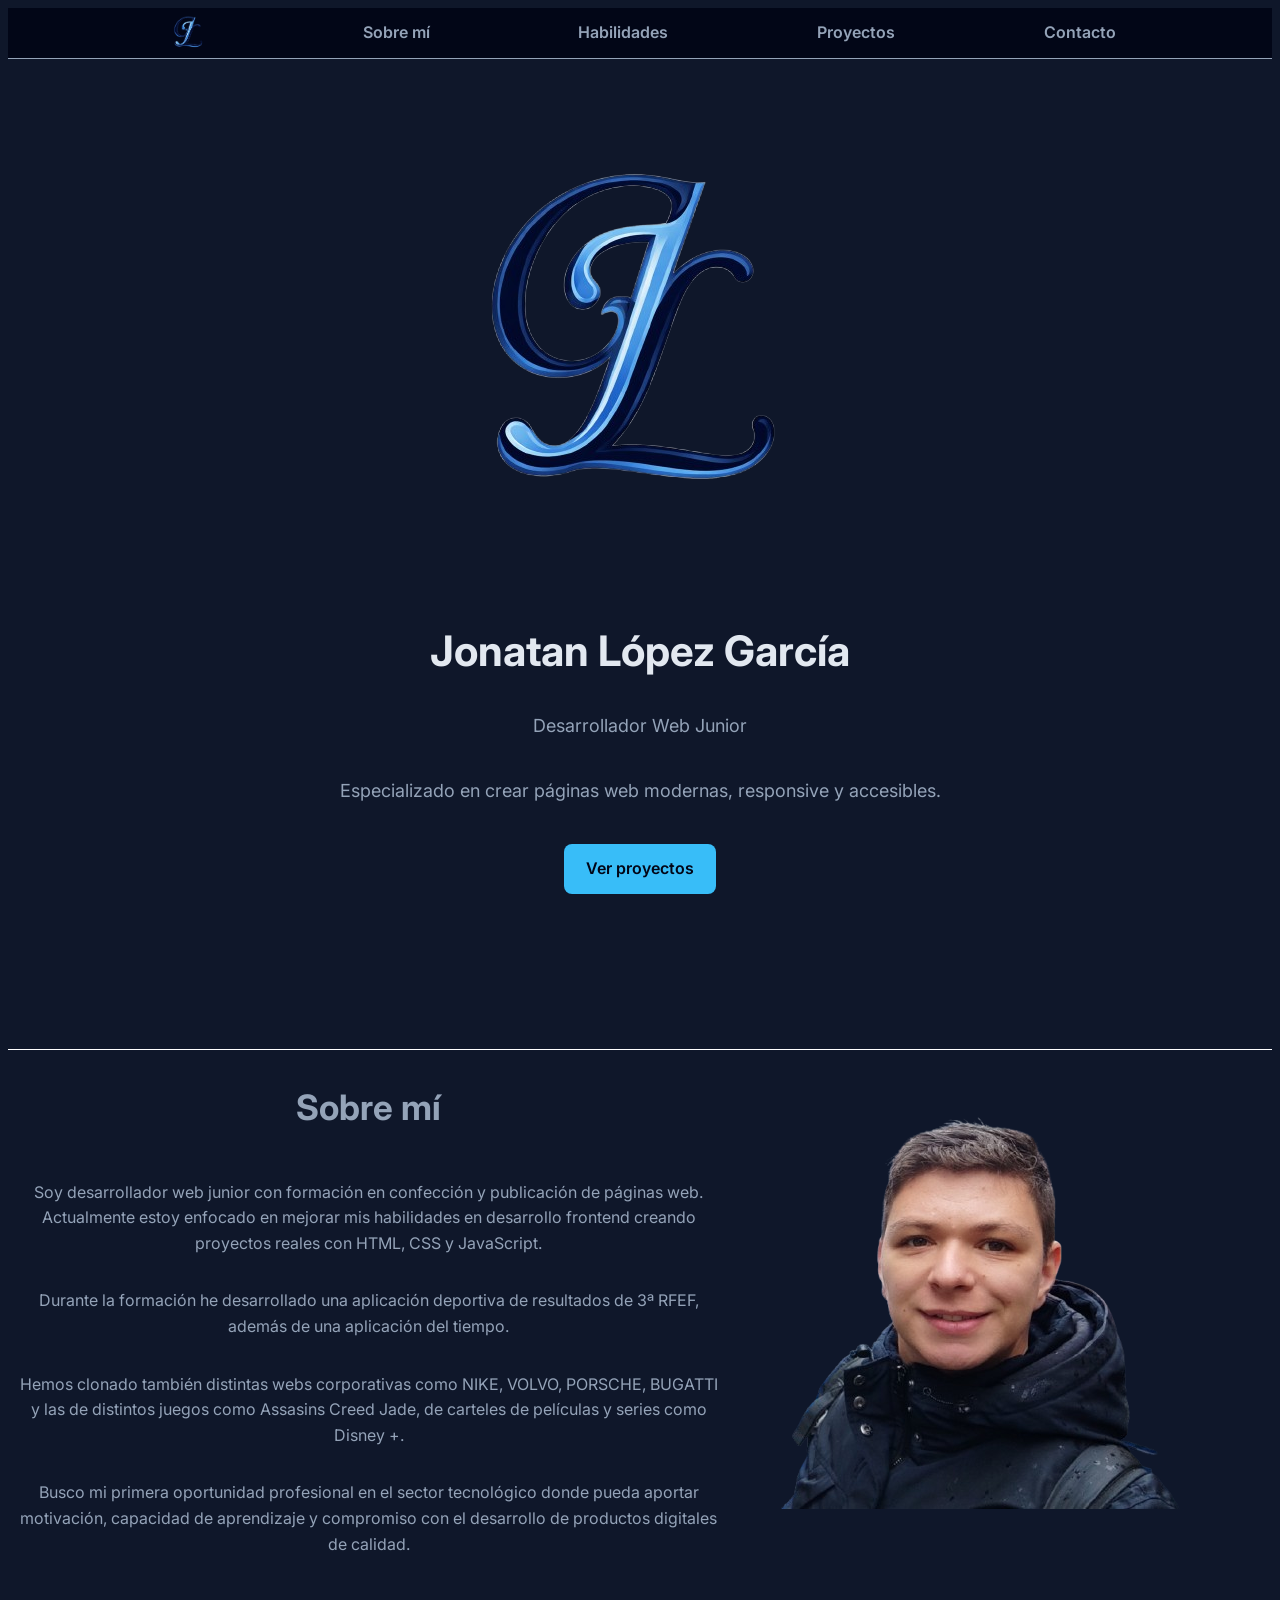
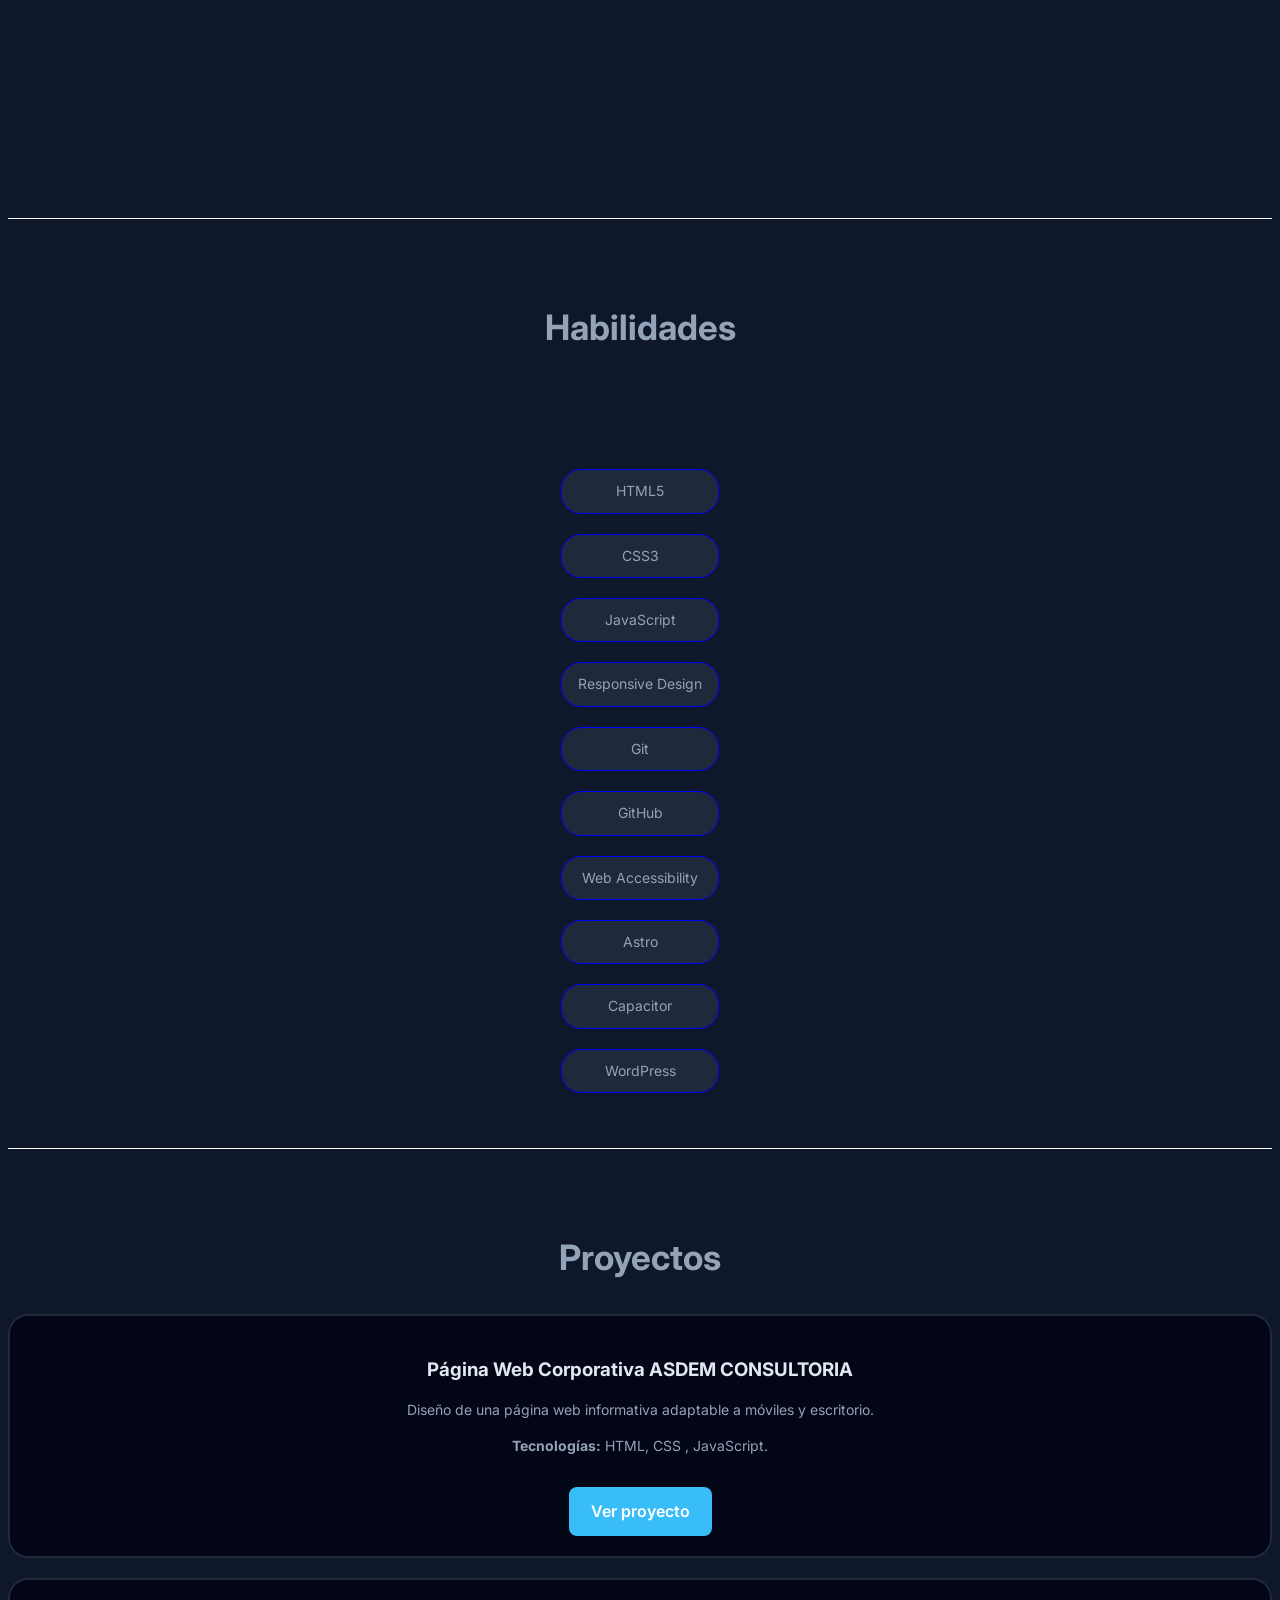
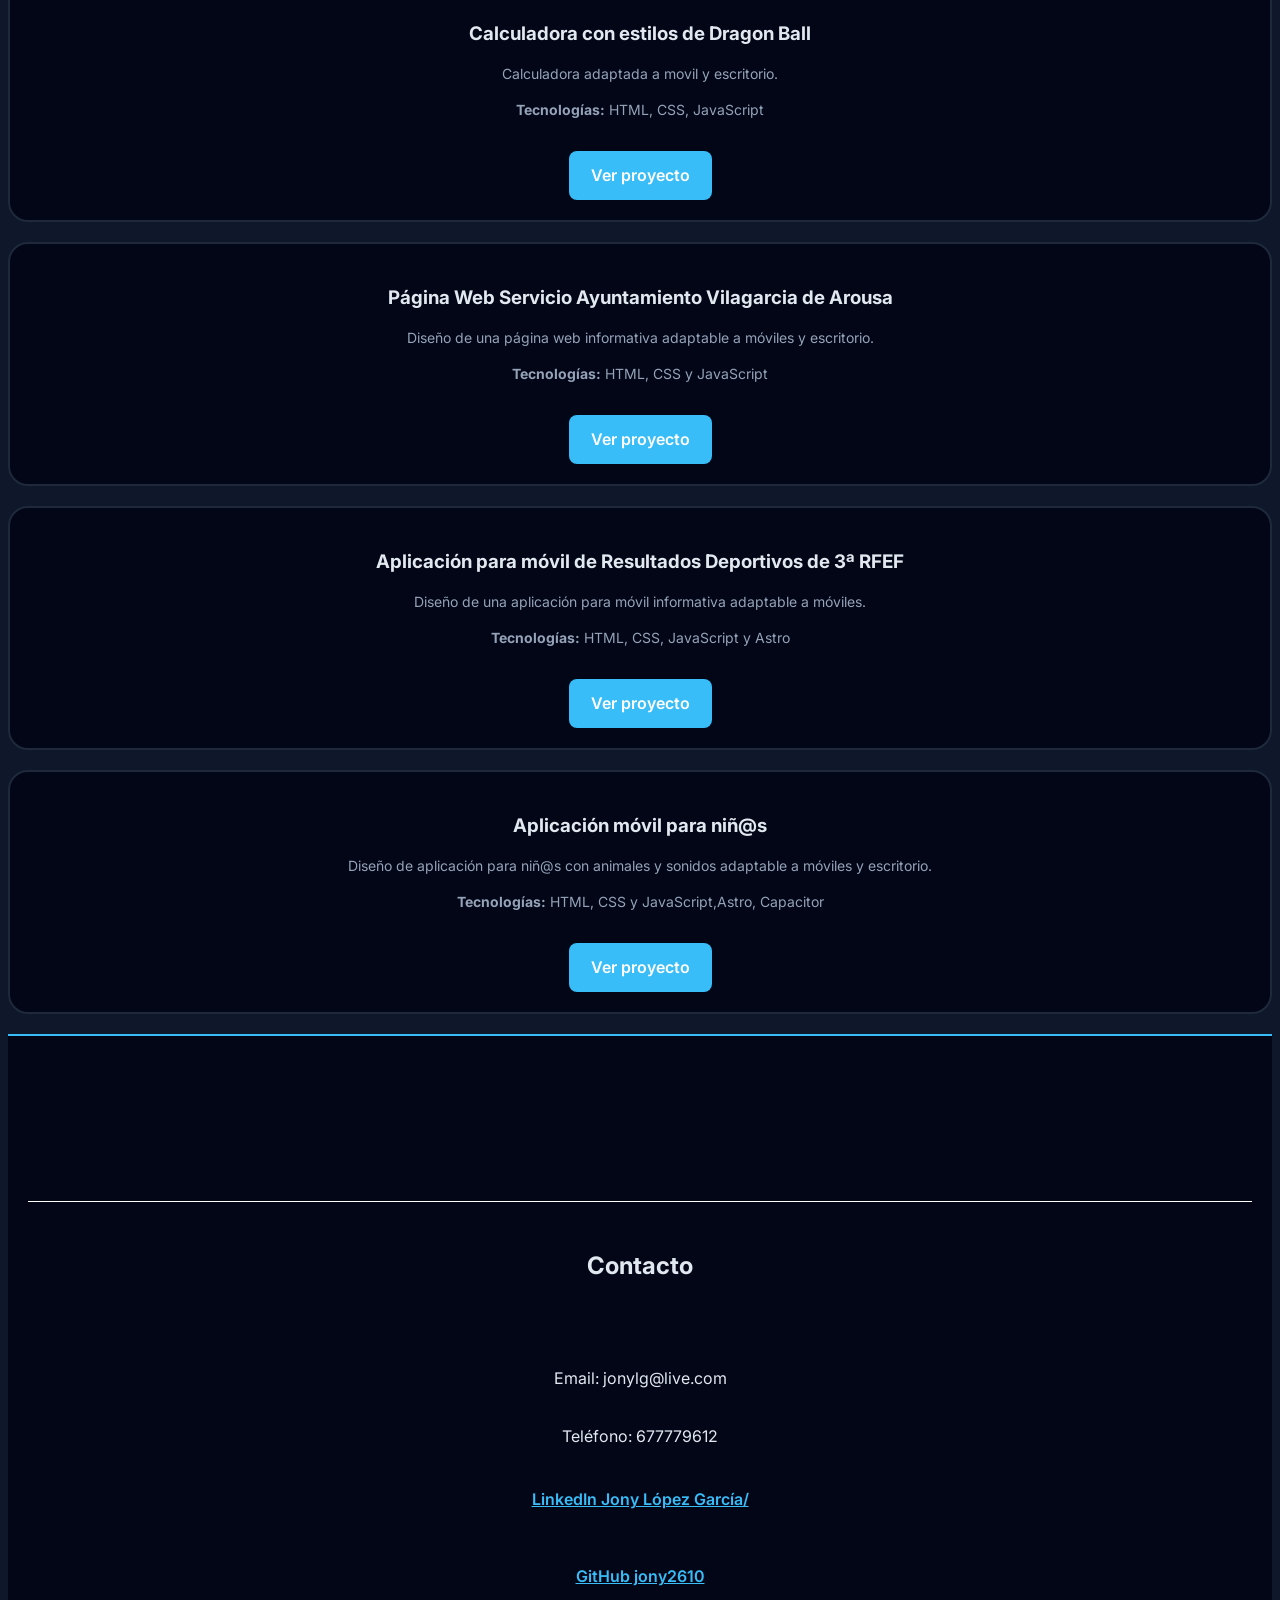
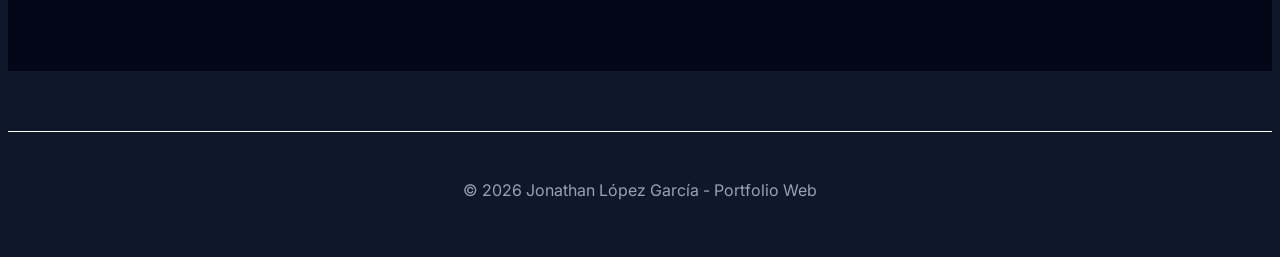
==== index.html @ 0d5157bb "Carpeta subida Archivos subidos" ====
<!DOCTYPE html>
<html lang="es">

<head>
    <meta charset="UTF-8">
    <meta name="viewport" content="width=device-width, initial-scale=1.0">
    <title>Jonathan López García | Desarrollador Web</title>
    <link href="https://fonts.googleapis.com/css2?family=Inter:wght@300;400;600;700&display=swap" rel="stylesheet">
    <link rel="stylesheet" href="./style.css">
    <link rel="shortcut icon" href="./Assets/favicon_io/favicon-16x16.png" type="image/x-icon">
    <link rel="shortcut icon" href="./Assets/favicon_io/favicon-32x32.png" type="image/x-icon">
    <link rel="shortcut icon" href="./Assets/favicon_io/android-chrome-192x192.png" type="image/x-icon">
</head>

<body>

<nav>
    <div class="container__nav">
        <img class="fade-in nav-logo" src="./Assets/img/logo_2-sin-fondo.png" alt="Logo JLG" width="50px">
        <a class="fade-in nav-link1" href="#about">Sobre mí</a>
        <a class="fade-in nav-link2" href="#skills">Habilidades</a>
        <a class="fade-in nav-link3" href="#projects">Proyectos</a>
        <a class="fade-in nav-link4" href="#contact">Contacto</a>
    </div>
</nav>

<header class="container">
    <img class="fade-in header-img" src="./Assets/img/logo_2-sin-fondo.png" alt="">
    <h1 class="fade-in header-h1">Jonatan López García</h1>
    <p class="fade-in header-p1">Desarrollador Web Junior</p>
    <p class="fade-in header-p2">Especializado en crear páginas web modernas, responsive y accesibles.</p>
    <a class="fade-in header-button button" href="#projects">Ver proyectos</a>
</header>
<section id="about" class="section__about">
    <div class="container about slide-in-left">
        <h2>Sobre mí</h2>
        <p>Soy desarrollador web junior con formación en confección y publicación de páginas web. Actualmente estoy enfocado en mejorar mis habilidades en desarrollo frontend creando proyectos reales con HTML, CSS y JavaScript.</p>
        <p>Durante la formación he desarrollado una aplicación deportiva de resultados de 3ª RFEF, además de una aplicación del tiempo.</p>
        <p>Hemos clonado también distintas webs corporativas como NIKE, VOLVO, PORSCHE, BUGATTI y las de distintos juegos como Assasins Creed Jade, de carteles de películas y series como Disney +.</p>
        <p>Busco mi primera oportunidad profesional en el sector tecnológico donde pueda aportar motivación, capacidad de aprendizaje y compromiso con el desarrollo de productos digitales de calidad.</p>
    </div>
    <div class="img__about slide-in-right">
        <img src="./Assets/img/Foto_Jonatan-removebg-preview.png" alt="Foto JLG">
    </div>
</section>



    <section id="skills" class="section">
        <div class="container">
            <h2>Habilidades</h2>
            <div class="skills">
                <div class="skill">HTML5</div>
                <div class="skill">CSS3</div>
                <div class="skill">JavaScript</div>
                <div class="skill">Responsive Design</div>
                <div class="skill">Git</div>
                <div class="skill">GitHub</div>
                <div class="skill">Web Accessibility</div>
                <div class="skill">Astro</div>
                <div class="skill">Capacitor</div>
                <div class="skill">WordPress</div>
            </div>
        </div>
    </section>

    

    <section id="projects" class="section">
        <div class="container">
            <h2>Proyectos</h2>
    </section>

    <div class="card">
        <h3>Página Web Corporativa ASDEM CONSULTORIA</h3>
        <p>Diseño de una página web informativa adaptable a móviles y escritorio.</p>
        <p><strong>Tecnologías:</strong> HTML, CSS , JavaScript.</p>
        <a class="button" href="#">Ver proyecto</a>
    </div>


    <div class="card">
        <h3>Calculadora con estilos de Dragon Ball</h3>
        <p>Calculadora adaptada a movil y escritorio.</p>
        <p><strong>Tecnologías:</strong> HTML, CSS, JavaScript</p>
        <a class="button" href="https://github.com/jony2610/Calculadora-Dragon-Ball">Ver proyecto</a>
    </div>

    <div class="card">
        <h3>Página Web Servicio Ayuntamiento Vilagarcia de Arousa</h3>
        <p>Diseño de una página web informativa adaptable a móviles y escritorio.</p>
        <p><strong>Tecnologías:</strong> HTML, CSS y JavaScript</p>
        <a class="button" href="#">Ver proyecto</a>
    </div>

    <div class="card">
        <h3>Aplicación para móvil de Resultados Deportivos de 3ª RFEF</h3>
        <p>Diseño de una aplicación para móvil informativa adaptable a móviles.</p>
        <p><strong>Tecnologías:</strong> HTML, CSS, JavaScript y Astro</p>
        <a class="button" href="https://github.com/jony2610/A-NOSA-3-RFEF">Ver proyecto</a>
    </div>

    <div class="card">
        <h3>Aplicación móvil para niñ@s </h3>
        <p>Diseño de aplicación para niñ@s con animales y sonidos adaptable a móviles y escritorio.</p>
        <p><strong>Tecnologías:</strong> HTML, CSS y JavaScript,Astro, Capacitor</p>
        <a class="button" href="https://github.com/jony2610/Exercicio-71-Sons-de-animais-JONY">Ver proyecto</a>
    </div>



    <section id="contact">
        <div class="contacto">
            <h2>Contacto</h2>
            <p>Email: jonylg@live.com</p>
            <p>Teléfono: 677779612</p>
            <p> <a href="https://www.linkedin.com/mynetwork/grow/">LinkedIn Jony López García/</p>
            <p> <a href="https://github.com/jony2610">GitHub jony2610</a></p>
        </div>
    </section>

    <footer>
        <p>© 2026 Jonathan López García - Portfolio Web</p>
    </footer>

</body>

<!-- Entrada haciendo Scroll -->

<script>
document.addEventListener("DOMContentLoaded", () => {
    const observer = new IntersectionObserver((entries) => {
        entries.forEach(entry => {
            if (entry.isIntersecting) {

                // Animar cada párrafo y h2 del contenedor About secuencialmente
                if (entry.target.classList.contains('container')) {
                    const elements = entry.target.querySelectorAll('h2, p');
                    elements.forEach((el, index) => {
                        el.style.transitionDelay = `${index * 0.3}s`; // retraso secuencial
                        el.classList.add('visible');
                    });
                }

                // Imagen
                if (entry.target.classList.contains('img__about')) {
                    entry.target.classList.add('visible');
                }

                // Dejar de observar para no repetir animación
                observer.unobserve(entry.target);
            }
        });
    }, { threshold: 0.3 });

    // Elementos a observar
    const targets = document.querySelectorAll('.container.about, .img__about');
    targets.forEach(el => observer.observe(el));
});
</script>

<!-- Entrada Cards -->

<script>
document.addEventListener("DOMContentLoaded", () => {
    const observer = new IntersectionObserver((entries) => {
        entries.forEach(entry => {
            if (entry.isIntersecting) {
                entry.target.classList.add('visible');
                observer.unobserve(entry.target);
            }
        });
    }, { threshold: 0.3 });

    const cards = document.querySelectorAll('.card');
    cards.forEach(card => observer.observe(card));
});
</script>

<!-- Entrada Contacto -->

<script>
document.addEventListener("DOMContentLoaded", () => {
    const contacto = document.querySelector('.contacto');

    const observer = new IntersectionObserver((entries) => {
        entries.forEach(entry => {
            if(entry.isIntersecting){
                contacto.classList.add('visible');

                // animación secuencial
                const items = contacto.querySelectorAll('h2, p, a');
                items.forEach((el, i) => {
                    el.style.transitionDelay = `${i * 0.3}s`;
                });

                observer.unobserve(contacto);
            }
        });
    }, { threshold: 0.3 });

    observer.observe(contacto);
});
</script>

</html>
---- style.css ----
* body {
  font-family: "Inter", sans-serif;
  background: #0f172a;
  color: #e2e8f0;
  line-height: 1.6;
}

.container {
  display: flex;
  flex-direction: column;
  justify-content: center;
  align-items: center;
  text-align: center;
}

.container__nav {
  max-width: 1100px;
  margin: auto;
  display: flex;
  justify-content: space-around;
  text-align: center;
  align-items: center;
}

header {
  padding: 30px 20px;
  text-align: center;
}

header h1 {
  font-size: 42px;
  margin-bottom: 10px;
}

header p {
  color: #94a3b8;
  font-size: 18px;
}

nav {
  position: sticky;
  top: 0;
  background: #020617;
  border-bottom: 1px solid #94a3b8;
}

nav .container {
  display: flex;
  justify-content: center;
  gap: 30px;
  padding: 15px;
}

nav a {
  color: #94a3b8;
  text-decoration: none;
  font-weight: 600;
}

nav a:hover {
  color: #38bdf8;
}

.section {
  margin-top: 50px;
  display: flex;
  justify-content: center;
  text-align: center;
  align-items: center;
  border-top: solid 1px white;
}

.section h2 {
  text-align: center;
  margin-top: 80px;
  font-size: 35px;
  color: #94a3b8;
}

.section__about {
  display: flex;
  flex-direction: row;
  margin-top: 125px;
  margin-bottom: 245px;
  border-top: solid 1px white;
}

.section__about h2 {
  font-size: 35px;
}

.about {
  max-width: 700px;
  margin: auto;
  text-align: center;
  color: #94a3b8;
}

.skills {
  display: flex;
  flex-direction: column;
  justify-content: center;
  text-align: center;
  justify-content: center;
  gap: 10px;
  margin-top: 80px;
}

.skill {
  background: #1e293b;
  padding: 10px 16px;
  border-radius: 20px;
  font-size: 14px;
}

.projects {
  display: flex;
  flex-direction: column;
  text-align: center;
  align-items: center;
  justify-content: center;
  gap: 2rem;
}

.card {
  background: #020617;
  border: 2px solid #1e293b;
  border-radius: 20px;
  padding: 20px;
  transition: 1.3s;
  text-align: center;
  margin-bottom: 10px;
}

.card:hover {
  transform: translateY(-6px);
  border-color: #38bdf8;
}

.card h3 {
  margin-bottom: 10px;
}

.card p {
  color: #94a3b8;
  font-size: 14px;
}

.tech {
  margin-top: 10px;
  font-size: 13px;
  color: #94a3b8;
}

.card a {
  display: inline-block;
  margin-top: 15px;
  color: white;
  text-decoration: none;
  font-weight: 600;
}

.contact {
  text-align: center;
  display: flex;
  justify-content: center;
  align-items: center;
}

.contact p {
  margin: 10px;
}

footer {
  text-align: center;
  padding: 30px;
  color: #94a3b8;
  border-top: 1px solid white;
  margin-top: 60px;
}

.button {
  display: inline-block;
  margin-top: 20px;
  background: #38bdf8;
  color: #020617;
  padding: 12px 22px;
  border-radius: 8px;
  text-decoration: none;
  font-weight: 600;
}

.contacto {
  display: flex;
  flex-direction: column;
  justify-content: center;
  text-align: center;
  margin-top: 85px;
}

.contacto h2 {
  border-top: solid 1px white;
  padding: 45px 0px;
}
/* Animaciones */

/* Entrada nav y header */

/* Animación general */
.fade-in {
    opacity: 0;
    transform: translateY(-20px); /* empieza un poquito hacia arriba */
    animation: fadeIn 0.6s forwards; /* forwards para mantener el estado final */
}

/* Keyframes de la animación */
@keyframes fadeIn {
    to {
        opacity: 1;
        transform: translateY(0);
    }
}

/* Secuenciación con delay */
.nav-logo { animation-delay: 0.2s; }
.nav-link1 { animation-delay: 0.4s; }
.nav-link2 { animation-delay: 0.6s; }
.nav-link3 { animation-delay: 0.8s; }
.nav-link4 { animation-delay: 1s; }

.header-img { animation-delay: 1.2s; }
.header-h1 { animation-delay: 1.4s; }
.header-p1 { animation-delay: 1.6s; }
.header-p2 { animation-delay: 1.8s; }
.header-button { animation-delay: 2s; }

/* Entrada Sobre Mi */

/* Animaciones entrada lateral Sobre Mí */

/* Texto y párrafos de la sección About */
.container.about h2,
.container.about p {
    opacity: 0;
    transform: translateX(-50px); /* empieza desde la izquierda */
    transition: all 0.8s ease-out;
}

/* Imagen de la sección About */
.img__about {
    opacity: 0;
    transform: translateX(50px); /* empieza desde la derecha */
    transition: all 0.8s ease-out;
}

/* Clase visible activa la animación */
.visible {
    opacity: 1;
    transform: translateX(0);
}



/* Cuando se activa al hacer scroll */
.visible {
    opacity: 1;
    transform: translateX(0);
}

/* Cada párrafo también puede entrar desde la izquierda */
.container.about p,
.container.about h2 {
    opacity: 0;
    transform: translateX(-50px);
    transition: all 0.8s ease-out;
}

/* Cuando se activa */
.container.about p.visible,
.container.about h2.visible {
    opacity: 1;
    transform: translateX(0);
}

/* Para espaciar el retraso entre párrafos */
.container.about p {
    transition-delay: 0s; /* se ajusta vía JS */
}
/* Keyframes para animación de entrada */
@keyframes slideIn {
    to {
        opacity: 1;
        transform: translateX(0);
    }
}

/* Delay para que entren en orden */
.section__about .container.about {
    animation-delay: 0.3s;
}

.section__about .img__about {
    animation-delay: 0.6s;
}

/* Aumento de Skills Habilidades */

/* Animación pulsante */
@keyframes pulse {
    0%, 100% {
        transform: scale(1);
    }
    50% {
        transform: scale(1.2); /* se amplía al 120% */
    }
}





.skill {
  animation: bgLoop 2s infinite;
    background: #1e293b;
    padding: 10px 16px;
    border-radius: 20px;
    font-size: 14px;
    display: inline-block;
    margin: 5px;
    color: #94a3b8;
    /* Animación pulsante */
    animation: pulse 1.2s infinite;
    border:solid 1px blue
}
@keyframes bgLoop {
  0% { background-color: white; }
  50% { background-color: #222; }
  100% { background-color: white; }
}

/* Secuenciación: cada skill con retraso incremental */
.skills .skill:nth-child(1) { animation-delay: 01s; }
.skills .skill:nth-child(2) { animation-delay: 01.2s; }
.skills .skill:nth-child(3) { animation-delay: 01.4s; }
.skills .skill:nth-child(4) { animation-delay: 01.6s; }
.skills .skill:nth-child(5) { animation-delay: 01.8s; }
.skills .skill:nth-child(6) { animation-delay: 2s; }
.skills .skill:nth-child(7) { animation-delay: 2.5s; }
.skills .skill:nth-child(8) { animation-delay: 2.9s; }
.skills .skill:nth-child(9) { animation-delay:3.6s; }
.skills .skill:nth-child(10) { animation-delay: 4s; }

/* Entrada cards */

/* Contenedor de cada card */
/* Card base */
/* Card base */
.card {
    position: relative;
    background: #020617;
    border-radius: 20px;
    border: 2px solid #1e293b;
    padding: 20px;
    margin-bottom: 20px;
    overflow: hidden; /* importante para el efecto */
    opacity: 0;
    transform: translateX(-50px);
    transition: all 0.8s ease-out;
}

/* Pseudo-elemento que hace la “revelación” */
.card::after {
    content: '';
    position: absolute;
    top: 0;
    left: 0;
    width: 100%;
    height: 100%;
    background: #0f172a; /* mismo color del fondo para cubrir */
    transform: translateX(0); /* empieza cubriendo todo */
    transition: transform 2.8s ease-out;
    pointer-events: none;
    z-index: 2;
}

/* Cuando se activa la card */
.card.visible {
    opacity: 1;
    transform: translateX(0);
}

/* La pseudo capa se mueve hacia la derecha dejando ver el contenido */
.card.visible::after {
    transform: translateX(100%);
}

/*Entrada Contacto  */

/* Base contacto */
#contact {
    padding: 60px 20px;
    text-align: center;
    background: #020617;
    border-top: 2px solid #38bdf8;
    overflow: hidden;
}

.contacto h2,
.contacto p,
.contacto a {
    opacity: 0;
    transform: translateY(30px);
    transition: all 0.8s ease-out;
}

/* Clase visible activa la animación */
.contacto.visible h2,
.contacto.visible p,
.contacto.visible a {
    opacity: 1;
    transform: translateY(0);
}

/* Pulsos suaves para enlaces */
.contacto a {
    display: inline-block;
    color: #38bdf8;
    font-weight: 600;
    margin: 5px 0;
    transition: transform 0.5s ease, text-shadow 0.5s ease;
}

.contacto a:hover {
    transform: scale(1.1);
    text-shadow: 0 0 10px #38bdf8;
}
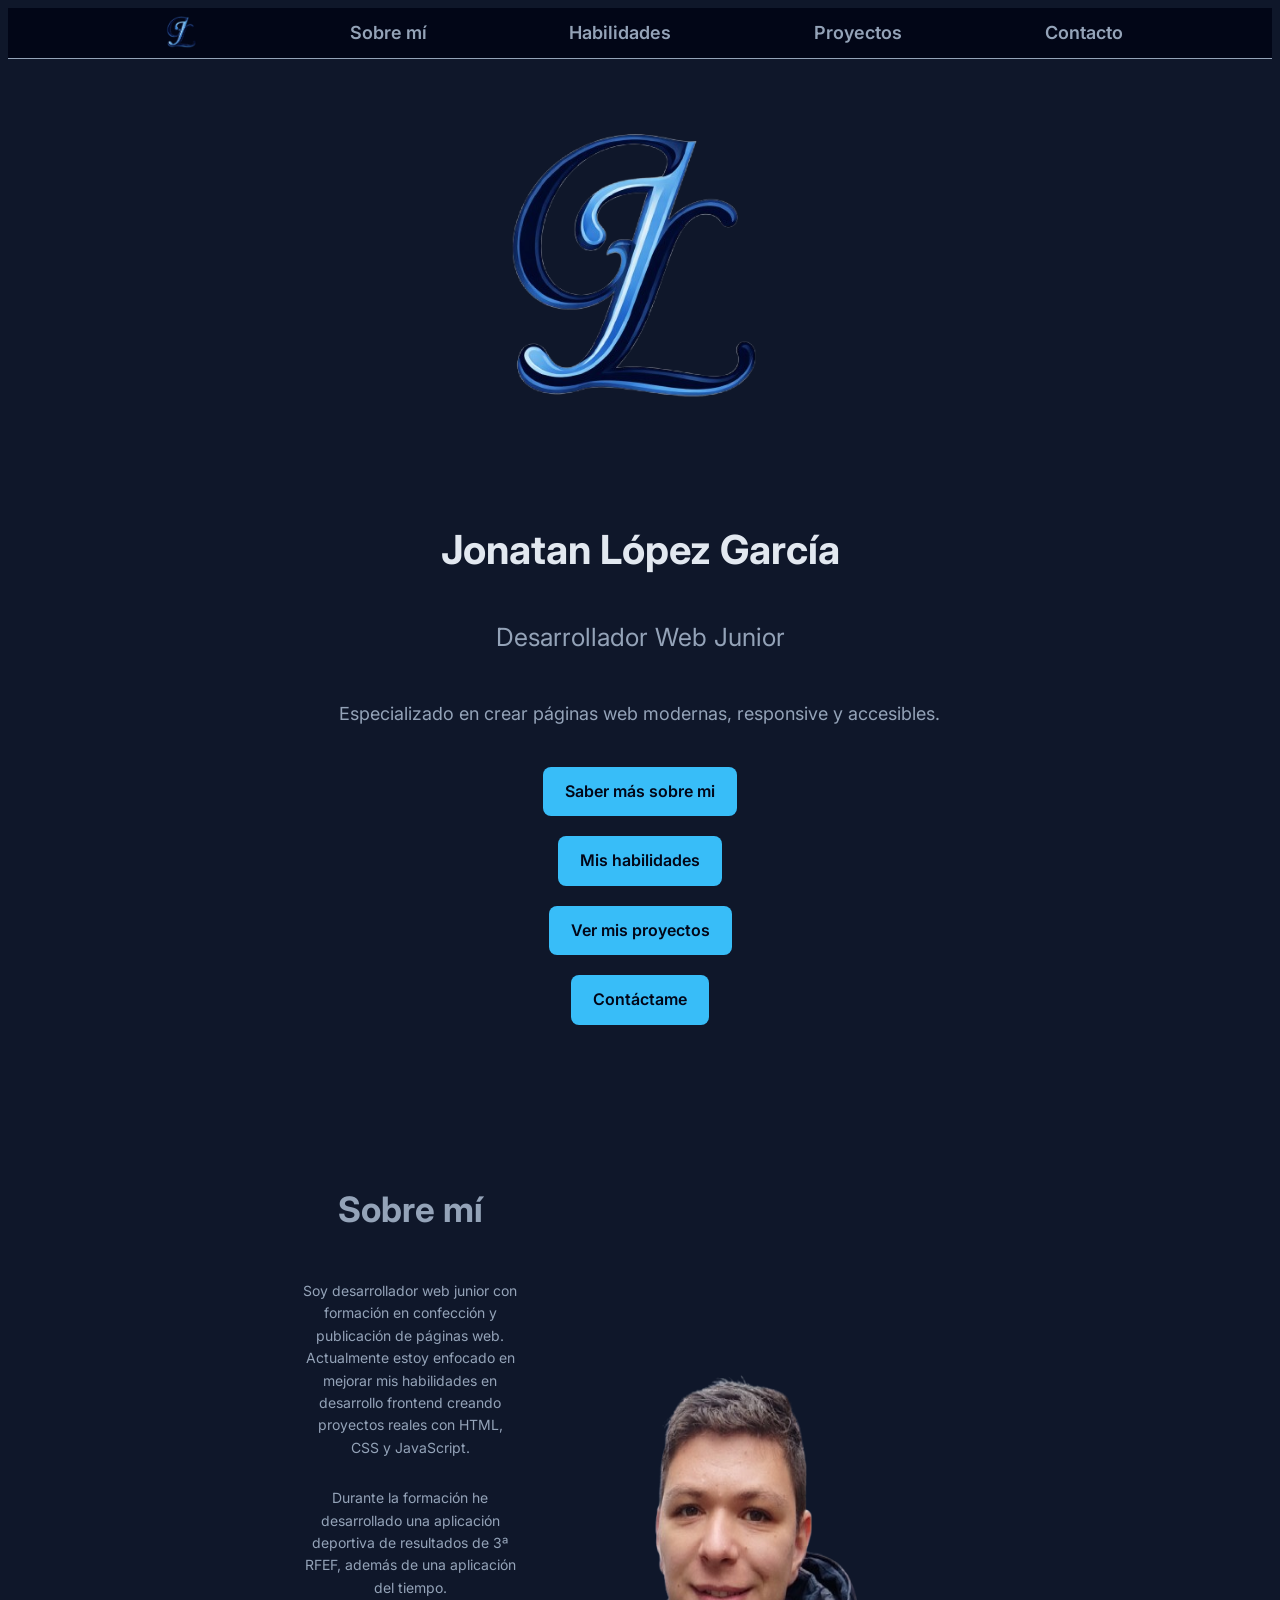
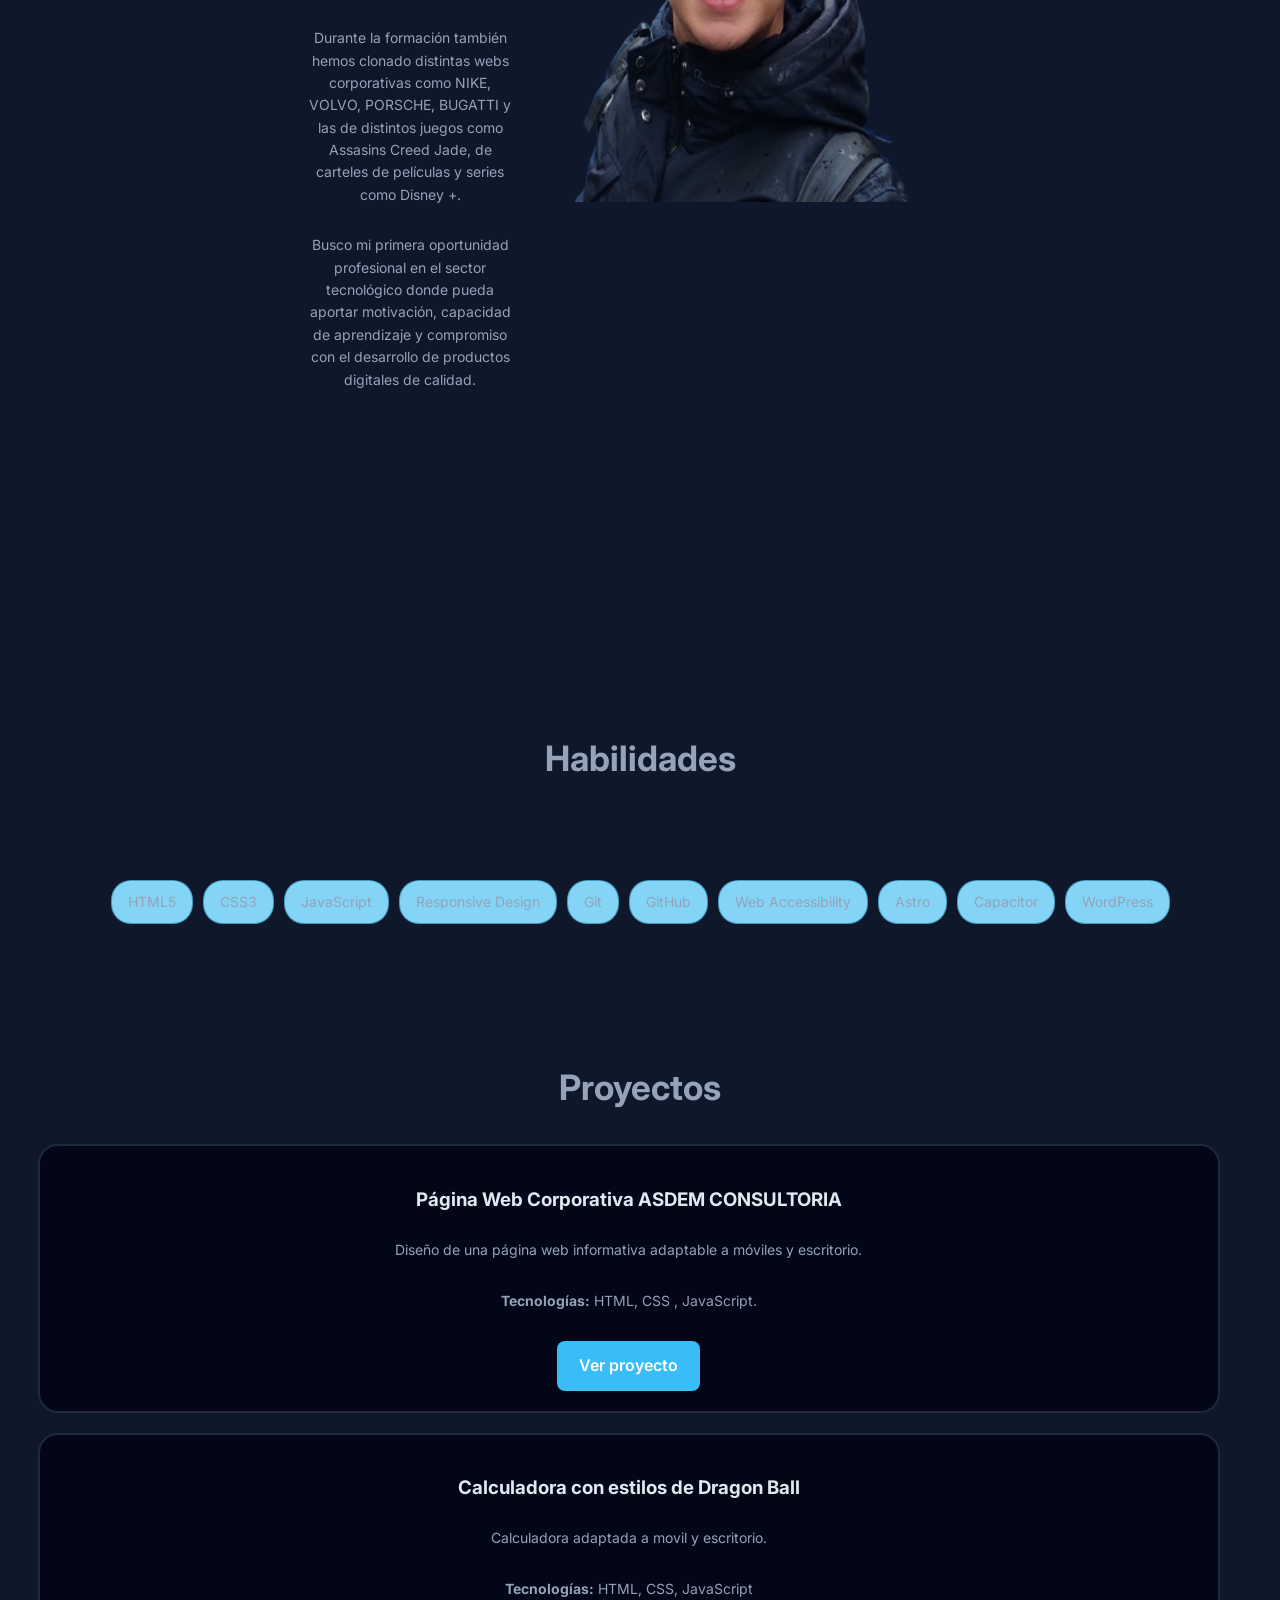
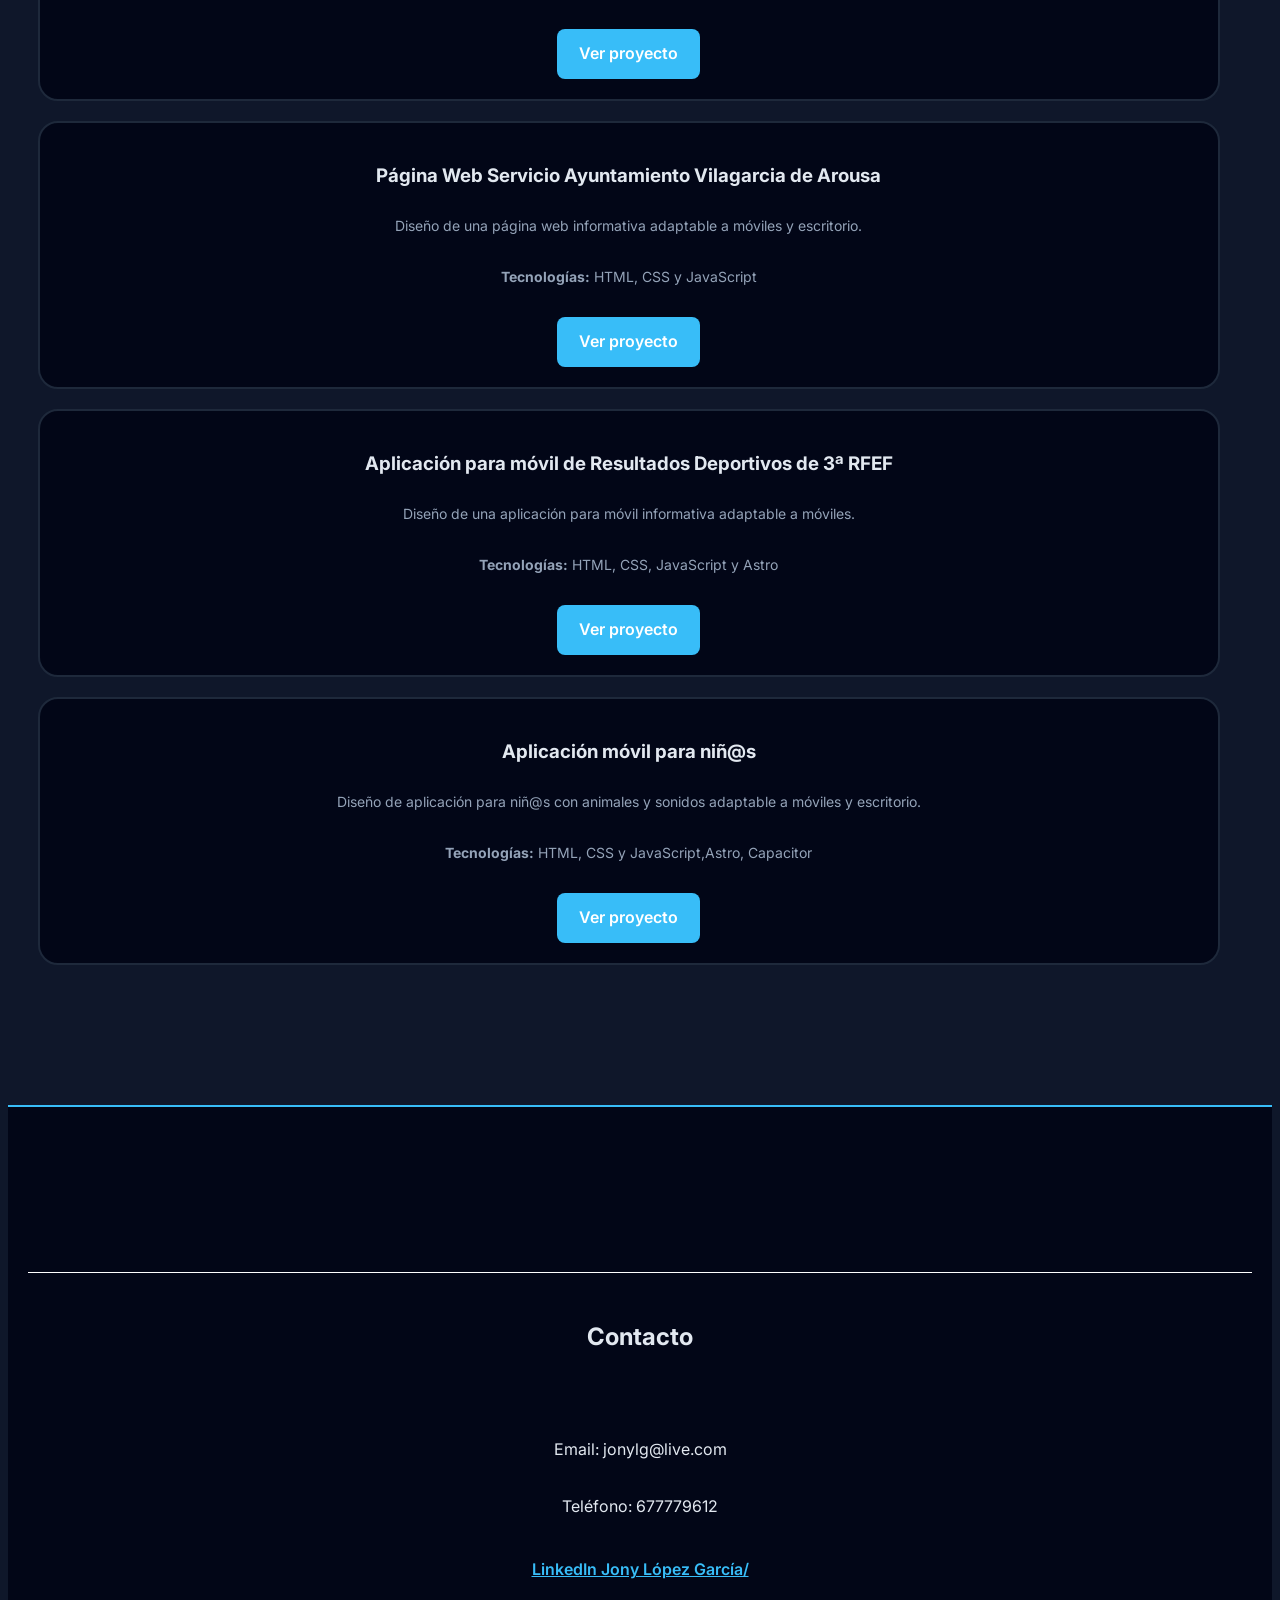
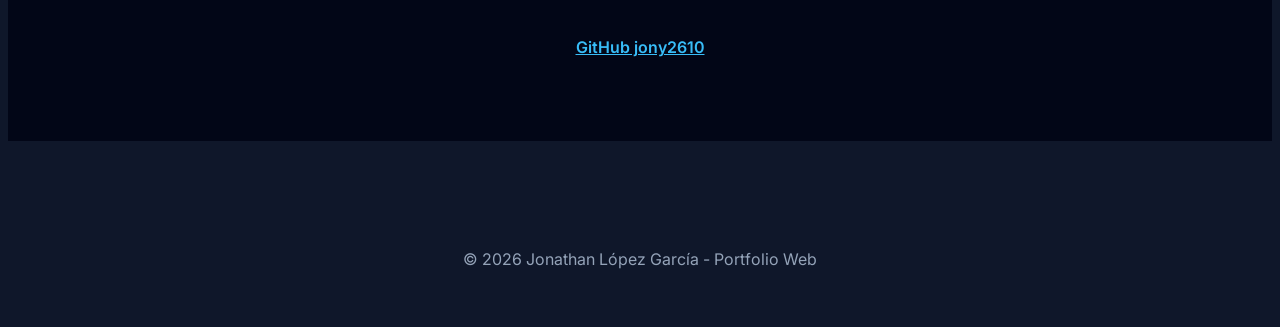
==== commit f80fbd59: "Cambios realizados Index y Styles modificados" ====
--- a/index.html
+++ b/index.html
@@ -29,14 +29,18 @@
     <h1 class="fade-in header-h1">Jonatan López García</h1>
     <p class="fade-in header-p1">Desarrollador Web Junior</p>
     <p class="fade-in header-p2">Especializado en crear páginas web modernas, responsive y accesibles.</p>
-    <a class="fade-in header-button button" href="#projects">Ver proyectos</a>
+    <a class="fade-in header-button button" href="#about">Saber más sobre mi</a>
+    <a class="fade-in header-button button" href="#skills">Mis habilidades</a>
+    <a class="fade-in header-button button" href="#projects">Ver mis proyectos</a>
+    <a class="fade-in header-button button" href="#contact">Contáctame</a>
 </header>
+
 <section id="about" class="section__about">
     <div class="container about slide-in-left">
         <h2>Sobre mí</h2>
         <p>Soy desarrollador web junior con formación en confección y publicación de páginas web. Actualmente estoy enfocado en mejorar mis habilidades en desarrollo frontend creando proyectos reales con HTML, CSS y JavaScript.</p>
         <p>Durante la formación he desarrollado una aplicación deportiva de resultados de 3ª RFEF, además de una aplicación del tiempo.</p>
-        <p>Hemos clonado también distintas webs corporativas como NIKE, VOLVO, PORSCHE, BUGATTI y las de distintos juegos como Assasins Creed Jade, de carteles de películas y series como Disney +.</p>
+        <p>Durante la formación también hemos clonado distintas webs corporativas como NIKE, VOLVO, PORSCHE, BUGATTI y las de distintos juegos como Assasins Creed Jade, de carteles de películas y series como Disney +.</p>
         <p>Busco mi primera oportunidad profesional en el sector tecnológico donde pueda aportar motivación, capacidad de aprendizaje y compromiso con el desarrollo de productos digitales de calidad.</p>
     </div>
     <div class="img__about slide-in-right">
--- a/style.css
+++ b/style.css
@@ -23,7 +23,7 @@
 }
 
 header {
-  padding: 30px 20px;
+  padding: 2px 20px;
   text-align: center;
 }
 
@@ -67,7 +67,7 @@
   justify-content: center;
   text-align: center;
   align-items: center;
-  border-top: solid 1px white;
+
 }
 
 .section h2 {
@@ -78,23 +78,22 @@
 }
 
 .section__about {
-  display: flex;
-  flex-direction: row;
+
+  max-width: 700px;
+  margin: auto;
+  text-align: center;
+  color: #94a3b8;
+    display: flex;
+  flex-direction: column;
   margin-top: 125px;
   margin-bottom: 245px;
-  border-top: solid 1px white;
+
 }
 
 .section__about h2 {
   font-size: 35px;
 }
 
-.about {
-  max-width: 700px;
-  margin: auto;
-  text-align: center;
-  color: #94a3b8;
-}
 
 .skills {
   display: flex;
@@ -111,6 +110,8 @@
   padding: 10px 16px;
   border-radius: 20px;
   font-size: 14px;
+  border: solid 1px #439bbffc;
+    background: #83d4f5;
 }
 
 .projects {
@@ -175,7 +176,7 @@
   text-align: center;
   padding: 30px;
   color: #94a3b8;
-  border-top: 1px solid white;
+
   margin-top: 60px;
 }
 
@@ -251,6 +252,8 @@
     opacity: 0;
     transform: translateX(50px); /* empieza desde la derecha */
     transition: all 0.8s ease-out;
+        display: flex;
+    justify-content: center;
 }
 
 /* Clase visible activa la animación */
@@ -315,12 +318,7 @@
     }
 }
 
-
-
-
-
 .skill {
-  animation: bgLoop 2s infinite;
     background: #1e293b;
     padding: 10px 16px;
     border-radius: 20px;
@@ -330,12 +328,8 @@
     color: #94a3b8;
     /* Animación pulsante */
     animation: pulse 1.2s infinite;
-    border:solid 1px blue
-}
-@keyframes bgLoop {
-  0% { background-color: white; }
-  50% { background-color: #222; }
-  100% { background-color: white; }
+    border: solid 1px #439bbffc;
+    background: #83d4f5;
 }
 
 /* Secuenciación: cada skill con retraso incremental */
@@ -403,6 +397,8 @@
     background: #020617;
     border-top: 2px solid #38bdf8;
     overflow: hidden;
+    margin-top: 140px;
+
 }
 
 .contacto h2,
@@ -433,4 +429,367 @@
 .contacto a:hover {
     transform: scale(1.1);
     text-shadow: 0 0 10px #38bdf8;
-}+}
+
+/* Media Query */
+
+
+
+@media(min-width:320px){
+  .section__about .container.about {
+    animation-delay: 0.3s;
+    font-size: 8px;
+}
+
+.img__about img{
+  
+    width: 400px;
+    margin-left: 60px;
+
+}
+
+.container img{
+  width: 250px;
+}
+
+.container__nav {
+    max-width: 1100px;
+    margin: auto;
+    display: flex;
+    justify-content: center;
+    text-align: center;
+    align-items: center;
+    font-size: 8px;
+    gap: 0.5rem;
+}
+
+.section__about .container.about {
+        animation-delay: 0.3s;
+        font-size: 8px;
+        display: flex;
+        justify-content: center;
+        align-items: center;
+        text-align: center;
+        flex-direction: column;
+    }
+
+.card.visible {
+    opacity: 1;
+    transform: translateX(0);
+    width: 85%;
+}
+
+}
+
+@media(min-width:375px){
+
+  .header-h1 {
+    animation-delay: 1.4s;
+    font-size: 23px;
+}
+
+  .header-p2 {
+    animation-delay: 1.8s;
+    font-size: 15px;
+}
+
+.about p{
+  width: 65%;
+}
+
+  .section__about .container.about {
+        animation-delay: 0.3s;
+        font-size: 10px;
+        display: flex;
+        justify-content: center;
+        align-items: center;
+        text-align: center;
+        flex-direction: column;
+    }
+
+
+      .visible{
+        width: 100%;
+      }
+
+          .img__about img {
+        width: 360px;
+        margin-left: 30px;
+
+    }
+
+        .card.visible {
+        opacity: 1;
+        transform: translateX(0);
+        width: 70%;
+        justify-content: center;
+        display: flex;
+        flex-direction: column;
+        align-items: center;
+        text-align: center;
+        margin-left: 30px;
+    }
+
+
+}
+
+@media(min-width:425px){
+
+  .header-p2 {
+        animation-delay: 1.8s;
+        font-size: 12px;
+        width: 60%;
+    }
+
+    .footer p{
+      font-size: 12px;
+    }
+}
+
+@media(min-width:768px){
+
+  .container__nav {
+        max-width: 1100px;
+        margin: auto;
+        display: flex;
+        justify-content: space-around;
+        text-align: center;
+        align-items: center;
+        font-size: 18px;
+        gap: 0.5rem;
+    }
+
+        .container img {
+        width: 430px;
+    }
+
+        .header-h1 {
+        animation-delay: 1.4s;
+        font-size: 40px;
+    }
+
+    header p {
+    color: #94a3b8;
+    font-size: 25px;
+}
+
+    .header-p2 {
+        animation-delay: 1.8s;
+        font-size: 18px;
+        width: 60%;
+    }
+
+    .about p{
+    transition-delay: 0.3s;
+    font-size: 15px;
+}
+
+  .img__about img {
+        width: 500px;
+        margin-left: 30px;
+    }
+
+    .card.visible {
+        opacity: 1;
+        transform: translateX(0);
+        width: 85%;
+        justify-content: center;
+        display: flex;
+        flex-direction: column;
+        align-items: center;
+        text-align: center;
+        margin-left: 30px;
+    }
+}
+
+@media(min-width:1024px){
+
+  .about p{
+
+    font-size: 14px;
+    width: 90%;
+
+  }
+
+  .skills {
+    display: flex;
+    flex-direction: row;
+    justify-content: center;
+    text-align: center;
+    justify-content: center;
+    gap: 0px;
+    margin-top: 60px;
+}
+
+    .footer p{
+      font-size: 22px;
+    }
+
+    .section__about {
+    max-width: 700px;
+    margin: auto;
+    text-align: center;
+    color: #94a3b8;
+    display: flex;
+    flex-direction: row;
+    margin-top: 125px;
+    margin-bottom: 245px;
+}
+
+    .img__about img {
+        width: 460px;
+        margin-left: 0px;
+        height: 500px;
+        margin-top: 150px
+    }
+
+        .card.visible {
+        opacity: 1;
+        transform: translateX(0);
+        width: 90%;
+        justify-content: center;
+        display: flex;
+        flex-direction: column;
+        align-items: center;
+        text-align: center;
+        margin-left: 30px;
+    }
+
+}
+
+@media(min-width:1770px){
+
+    .container__nav{
+        max-width: 1100px;
+        margin: auto;
+        display: flex;
+        justify-content: space-around;
+        text-align: center;
+        align-items: center;
+        font-size: 35px;
+        gap: 3.5rem;
+    }
+
+    .nav-logo {
+    animation-delay: 0.2s;
+    width: 150px;
+}
+
+      .container img {
+        width: 730px;
+    }
+
+    .header-h1 {
+        animation-delay: 1.4s;
+        font-size: 80px;
+    }
+
+    header p {
+        color: #94a3b8;
+        font-size: 45px;
+    }
+
+    .header-p2 {
+        animation-delay: 1.8s;
+        font-size: 30px;
+        width: 60%;
+    }
+
+        .section__about {
+        max-width: 700px;
+        margin: auto;
+        text-align: center;
+        color: #94a3b8;
+        display: flex;
+        flex-direction: column;
+        margin-top: 125px;
+        margin-bottom: 245px;
+    }
+
+        .about p {
+        font-size: 30px;
+        width: 100%;
+    }
+
+        .img__about img {
+        width: 525px;
+        margin-left: 0px;
+        
+    }
+
+    .img__about img {
+        width: 680px;
+        height: 580px;
+
+    }
+
+        .card.visible {
+        opacity: 1;
+        transform: translateX(0);
+        width: 96%;
+        justify-content: center;
+        display: flex;
+        flex-direction: column;
+        align-items: center;
+        text-align: center;
+        margin-left: 30px;
+    }
+
+    .skills {
+        display: flex;
+        flex-direction: row;
+        justify-content: center;
+        text-align: center;
+        justify-content: center;
+        gap: 15px;
+        margin-top: 60px;
+    }
+
+.skill {
+        background: #1e293b;
+        padding: 10px 16px;
+        border-radius: 20px;
+        font-size: 25px;
+        display: inline-block;
+        margin: 5px;
+        color: #94a3b8;
+        animation: pulse 1.2s infinite;
+        border: solid 1px skyblue;
+        border: solid 1px #439bbffc;
+    background: #83d4f5;
+    }
+
+    .card {
+    position: relative;
+    background: #020617;
+    border-radius: 20px;
+    border: 2px solid #1e293b;
+    padding: 20px;
+    margin-bottom: 20px;
+    overflow: hidden;
+    opacity: 0;
+    transform: translateX(-50px);
+    transition: all 0.8s ease-out;
+    font-size: 25px;
+}
+
+  .card p {
+    color: #94a3b8;
+    font-size: 30px;
+}
+
+.contacto h2{
+  font-size: 25px;
+}
+
+.contacto p{
+  font-size: 22px;
+}
+
+.footer p{
+  font-size: 40px;
+}
+
+}
+
+
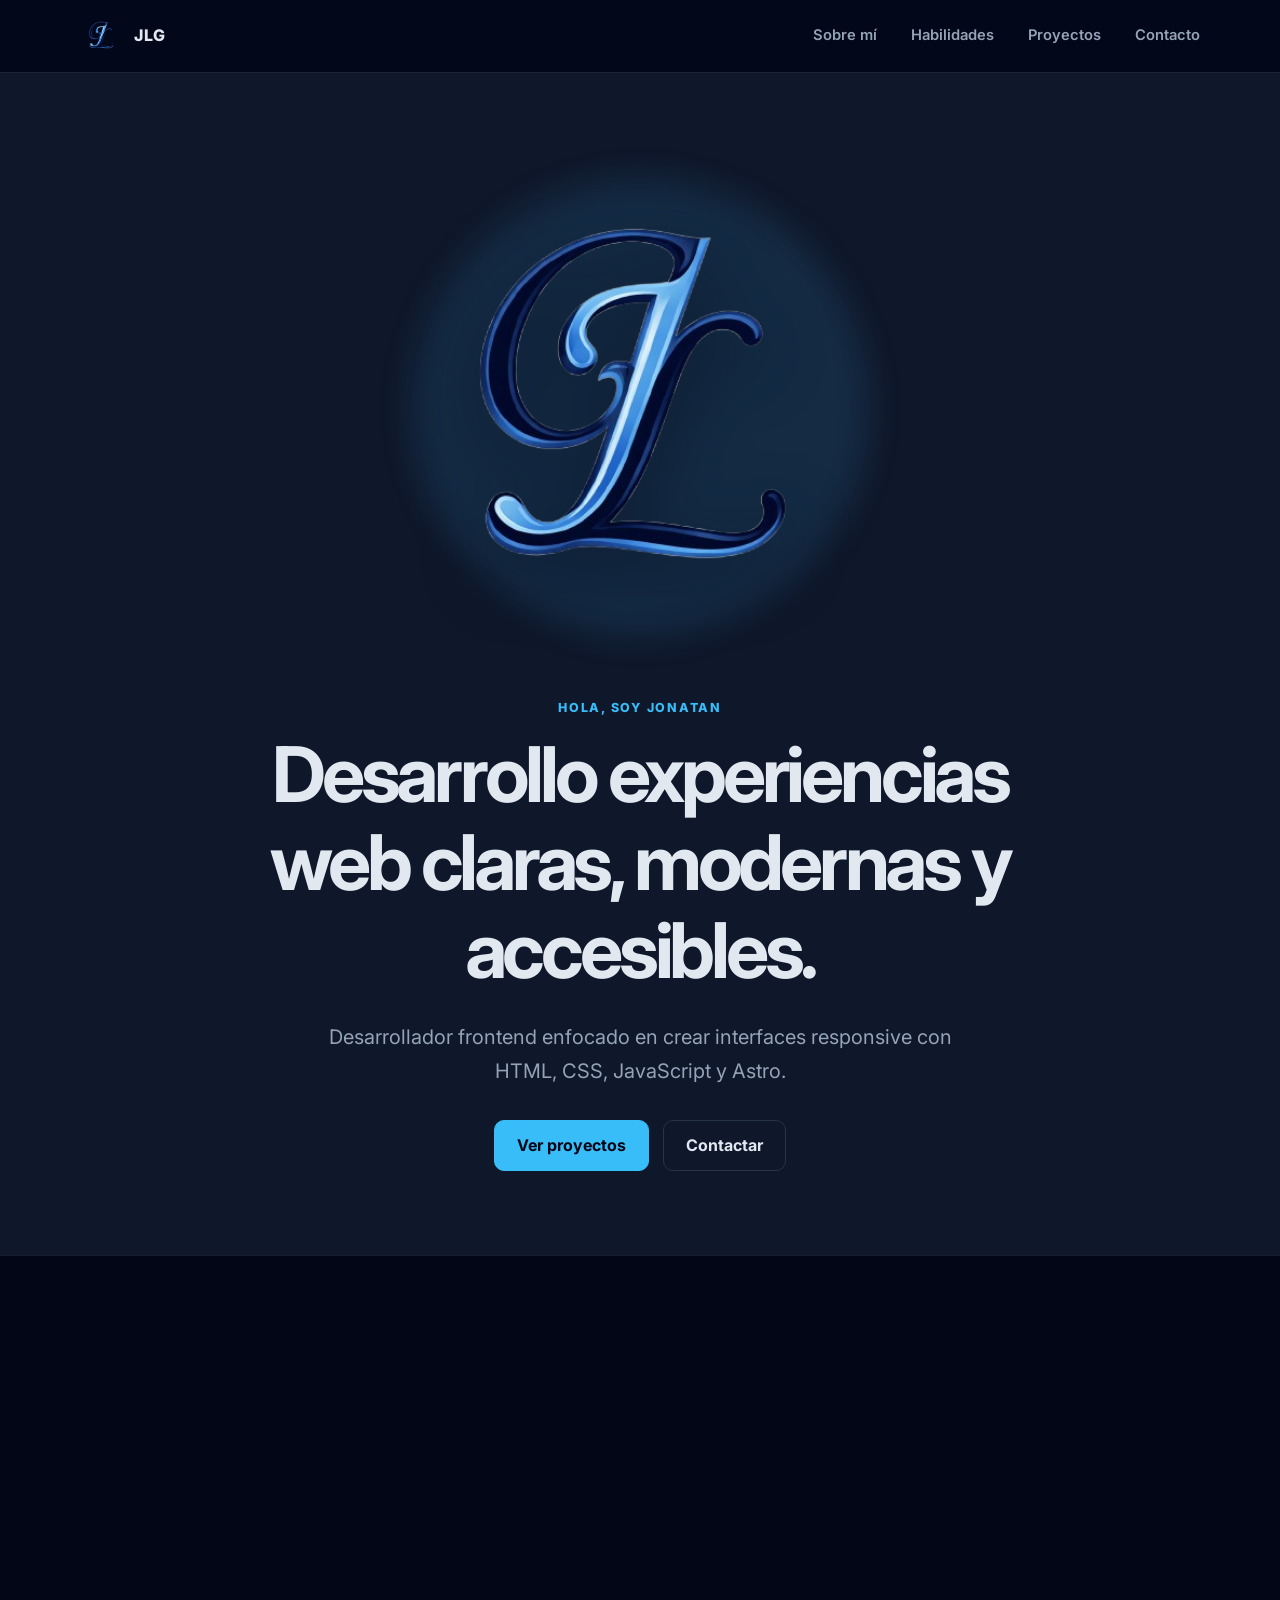
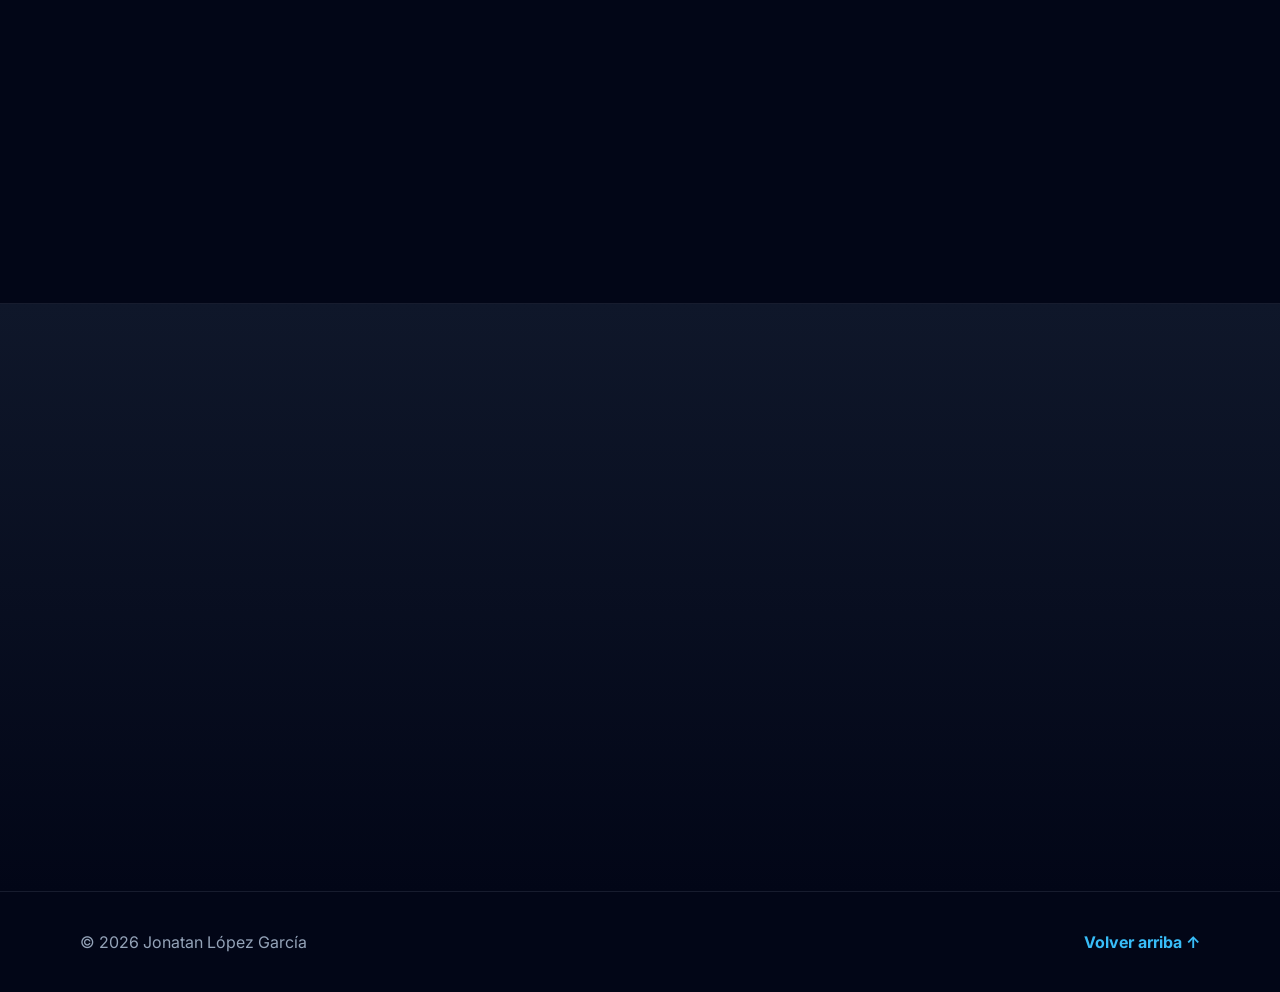
==== commit af9dcabd: "Mejora proyectos y vista previa social" ====
--- a/index.html
+++ b/index.html
@@ -1,210 +1,195 @@
-<!DOCTYPE html>
-<html lang="es">
-
-<head>
-    <meta charset="UTF-8">
-    <meta name="viewport" content="width=device-width, initial-scale=1.0">
-    <title>Jonathan López García | Desarrollador Web</title>
-    <link href="https://fonts.googleapis.com/css2?family=Inter:wght@300;400;600;700&display=swap" rel="stylesheet">
-    <link rel="stylesheet" href="./style.css">
-    <link rel="shortcut icon" href="./Assets/favicon_io/favicon-16x16.png" type="image/x-icon">
-    <link rel="shortcut icon" href="./Assets/favicon_io/favicon-32x32.png" type="image/x-icon">
-    <link rel="shortcut icon" href="./Assets/favicon_io/android-chrome-192x192.png" type="image/x-icon">
-</head>
-
-<body>
-
-<nav>
-    <div class="container__nav">
-        <img class="fade-in nav-logo" src="./Assets/img/logo_2-sin-fondo.png" alt="Logo JLG" width="50px">
-        <a class="fade-in nav-link1" href="#about">Sobre mí</a>
-        <a class="fade-in nav-link2" href="#skills">Habilidades</a>
-        <a class="fade-in nav-link3" href="#projects">Proyectos</a>
-        <a class="fade-in nav-link4" href="#contact">Contacto</a>
-    </div>
-</nav>
-
-<header class="container">
-    <img class="fade-in header-img" src="./Assets/img/logo_2-sin-fondo.png" alt="">
-    <h1 class="fade-in header-h1">Jonatan López García</h1>
-    <p class="fade-in header-p1">Desarrollador Web Junior</p>
-    <p class="fade-in header-p2">Especializado en crear páginas web modernas, responsive y accesibles.</p>
-    <a class="fade-in header-button button" href="#about">Saber más sobre mi</a>
-    <a class="fade-in header-button button" href="#skills">Mis habilidades</a>
-    <a class="fade-in header-button button" href="#projects">Ver mis proyectos</a>
-    <a class="fade-in header-button button" href="#contact">Contáctame</a>
-</header>
-
-<section id="about" class="section__about">
-    <div class="container about slide-in-left">
-        <h2>Sobre mí</h2>
-        <p>Soy desarrollador web junior con formación en confección y publicación de páginas web. Actualmente estoy enfocado en mejorar mis habilidades en desarrollo frontend creando proyectos reales con HTML, CSS y JavaScript.</p>
-        <p>Durante la formación he desarrollado una aplicación deportiva de resultados de 3ª RFEF, además de una aplicación del tiempo.</p>
-        <p>Durante la formación también hemos clonado distintas webs corporativas como NIKE, VOLVO, PORSCHE, BUGATTI y las de distintos juegos como Assasins Creed Jade, de carteles de películas y series como Disney +.</p>
-        <p>Busco mi primera oportunidad profesional en el sector tecnológico donde pueda aportar motivación, capacidad de aprendizaje y compromiso con el desarrollo de productos digitales de calidad.</p>
-    </div>
-    <div class="img__about slide-in-right">
-        <img src="./Assets/img/Foto_Jonatan-removebg-preview.png" alt="Foto JLG">
-    </div>
-</section>
-
-
-
-    <section id="skills" class="section">
-        <div class="container">
-            <h2>Habilidades</h2>
-            <div class="skills">
-                <div class="skill">HTML5</div>
-                <div class="skill">CSS3</div>
-                <div class="skill">JavaScript</div>
-                <div class="skill">Responsive Design</div>
-                <div class="skill">Git</div>
-                <div class="skill">GitHub</div>
-                <div class="skill">Web Accessibility</div>
-                <div class="skill">Astro</div>
-                <div class="skill">Capacitor</div>
-                <div class="skill">WordPress</div>
-            </div>
-        </div>
-    </section>
-
-    
-
-    <section id="projects" class="section">
-        <div class="container">
-            <h2>Proyectos</h2>
-    </section>
-
-    <div class="card">
-        <h3>Página Web Corporativa ASDEM CONSULTORIA</h3>
-        <p>Diseño de una página web informativa adaptable a móviles y escritorio.</p>
-        <p><strong>Tecnologías:</strong> HTML, CSS , JavaScript.</p>
-        <a class="button" href="#">Ver proyecto</a>
-    </div>
-
-
-    <div class="card">
-        <h3>Calculadora con estilos de Dragon Ball</h3>
-        <p>Calculadora adaptada a movil y escritorio.</p>
-        <p><strong>Tecnologías:</strong> HTML, CSS, JavaScript</p>
-        <a class="button" href="https://github.com/jony2610/Calculadora-Dragon-Ball">Ver proyecto</a>
-    </div>
-
-    <div class="card">
-        <h3>Página Web Servicio Ayuntamiento Vilagarcia de Arousa</h3>
-        <p>Diseño de una página web informativa adaptable a móviles y escritorio.</p>
-        <p><strong>Tecnologías:</strong> HTML, CSS y JavaScript</p>
-        <a class="button" href="#">Ver proyecto</a>
-    </div>
-
-    <div class="card">
-        <h3>Aplicación para móvil de Resultados Deportivos de 3ª RFEF</h3>
-        <p>Diseño de una aplicación para móvil informativa adaptable a móviles.</p>
-        <p><strong>Tecnologías:</strong> HTML, CSS, JavaScript y Astro</p>
-        <a class="button" href="https://github.com/jony2610/A-NOSA-3-RFEF">Ver proyecto</a>
-    </div>
-
-    <div class="card">
-        <h3>Aplicación móvil para niñ@s </h3>
-        <p>Diseño de aplicación para niñ@s con animales y sonidos adaptable a móviles y escritorio.</p>
-        <p><strong>Tecnologías:</strong> HTML, CSS y JavaScript,Astro, Capacitor</p>
-        <a class="button" href="https://github.com/jony2610/Exercicio-71-Sons-de-animais-JONY">Ver proyecto</a>
-    </div>
-
-
-
-    <section id="contact">
-        <div class="contacto">
-            <h2>Contacto</h2>
-            <p>Email: jonylg@live.com</p>
-            <p>Teléfono: 677779612</p>
-            <p> <a href="https://www.linkedin.com/mynetwork/grow/">LinkedIn Jony López García/</p>
-            <p> <a href="https://github.com/jony2610">GitHub jony2610</a></p>
-        </div>
-    </section>
-
-    <footer>
-        <p>© 2026 Jonathan López García - Portfolio Web</p>
-    </footer>
-
-</body>
-
-<!-- Entrada haciendo Scroll -->
-
-<script>
-document.addEventListener("DOMContentLoaded", () => {
-    const observer = new IntersectionObserver((entries) => {
-        entries.forEach(entry => {
-            if (entry.isIntersecting) {
-
-                // Animar cada párrafo y h2 del contenedor About secuencialmente
-                if (entry.target.classList.contains('container')) {
-                    const elements = entry.target.querySelectorAll('h2, p');
-                    elements.forEach((el, index) => {
-                        el.style.transitionDelay = `${index * 0.3}s`; // retraso secuencial
-                        el.classList.add('visible');
-                    });
-                }
-
-                // Imagen
-                if (entry.target.classList.contains('img__about')) {
-                    entry.target.classList.add('visible');
-                }
-
-                // Dejar de observar para no repetir animación
-                observer.unobserve(entry.target);
-            }
-        });
-    }, { threshold: 0.3 });
-
-    // Elementos a observar
-    const targets = document.querySelectorAll('.container.about, .img__about');
-    targets.forEach(el => observer.observe(el));
-});
-</script>
-
-<!-- Entrada Cards -->
-
-<script>
-document.addEventListener("DOMContentLoaded", () => {
-    const observer = new IntersectionObserver((entries) => {
-        entries.forEach(entry => {
-            if (entry.isIntersecting) {
-                entry.target.classList.add('visible');
-                observer.unobserve(entry.target);
-            }
-        });
-    }, { threshold: 0.3 });
-
-    const cards = document.querySelectorAll('.card');
-    cards.forEach(card => observer.observe(card));
-});
-</script>
-
-<!-- Entrada Contacto -->
-
-<script>
-document.addEventListener("DOMContentLoaded", () => {
-    const contacto = document.querySelector('.contacto');
-
-    const observer = new IntersectionObserver((entries) => {
-        entries.forEach(entry => {
-            if(entry.isIntersecting){
-                contacto.classList.add('visible');
-
-                // animación secuencial
-                const items = contacto.querySelectorAll('h2, p, a');
-                items.forEach((el, i) => {
-                    el.style.transitionDelay = `${i * 0.3}s`;
-                });
-
-                observer.unobserve(contacto);
-            }
-        });
-    }, { threshold: 0.3 });
-
-    observer.observe(contacto);
-});
-</script>
-
-</html>+<!DOCTYPE html>
+<html lang="es">
+<head>
+    <meta charset="UTF-8">
+    <meta name="viewport" content="width=device-width, initial-scale=1.0">
+    <meta name="description" content="Portfolio de Jonatan López García, desarrollador frontend especializado en crear interfaces web responsive y accesibles.">
+    <meta name="theme-color" content="#020617">
+    <link rel="canonical" href="https://jony2610.github.io/Portfolio-Jony/">
+    <meta property="og:type" content="website">
+    <meta property="og:locale" content="es_ES">
+    <meta property="og:title" content="Jonatan López García | Desarrollador Frontend">
+    <meta property="og:description" content="Portfolio de Jonatan López García: aplicaciones web y móviles claras, responsive y accesibles.">
+    <meta property="og:url" content="https://jony2610.github.io/Portfolio-Jony/">
+    <meta property="og:image" content="https://jony2610.github.io/Portfolio-Jony/Assets/img/portfolio-social-preview.png">
+    <meta property="og:image:alt" content="Jonatan López García, desarrollador frontend">
+    <meta name="twitter:card" content="summary_large_image">
+    <meta name="twitter:title" content="Jonatan López García | Desarrollador Frontend">
+    <meta name="twitter:description" content="Aplicaciones web y móviles claras, responsive y accesibles.">
+    <meta name="twitter:image" content="https://jony2610.github.io/Portfolio-Jony/Assets/img/portfolio-social-preview.png">
+    <title>Jonatan López García | Desarrollador Frontend</title>
+    <link rel="preconnect" href="https://fonts.googleapis.com">
+    <link rel="preconnect" href="https://fonts.gstatic.com" crossorigin>
+    <link href="https://fonts.googleapis.com/css2?family=Inter:wght@400;500;600;700;800&display=swap" rel="stylesheet">
+    <link rel="stylesheet" href="./style.css">
+    <link rel="icon" href="./Assets/favicon_io/favicon.ico" sizes="any">
+    <link rel="icon" href="./Assets/favicon_io/favicon-32x32.png" type="image/png" sizes="32x32">
+    <link rel="apple-touch-icon" href="./Assets/favicon_io/apple-touch-icon.png">
+    <script src="./script.js" defer></script>
+</head>
+<body>
+    <a class="skip-link" href="#main-content">Saltar al contenido</a>
+    <nav class="site-nav" aria-label="Navegación principal">
+        <div class="nav-container">
+            <a class="brand" href="#inicio" aria-label="Ir al inicio">
+                <img src="./Assets/img/logo_2-sin-fondo.png" alt="" width="44" height="44">
+                <span>JLG</span>
+            </a>
+            <div class="nav-links">
+                <a href="#about">Sobre mí</a>
+                <a href="#skills">Habilidades</a>
+                <a href="#projects">Proyectos</a>
+                <a href="#contact">Contacto</a>
+            </div>
+        </div>
+    </nav>
+
+    <main id="main-content">
+        <header id="inicio" class="hero section-container">
+            <div class="hero-visual fade-in" aria-hidden="true">
+                <img src="./Assets/img/logo_2-sin-fondo.png" alt="" width="500" height="500">
+            </div>
+            <div class="hero-copy fade-in">
+                <p class="eyebrow">Hola, soy Jonatan</p>
+                <h1>Desarrollo experiencias web claras, modernas y accesibles.</h1>
+                <p class="hero-intro">Desarrollador frontend enfocado en crear interfaces responsive con HTML, CSS, JavaScript y Astro.</p>
+                <div class="hero-actions">
+                    <a class="button" href="#projects">Ver proyectos</a>
+                    <a class="button button-secondary" href="#contact">Contactar</a>
+                </div>
+            </div>
+        </header>
+
+        <section id="about" class="section section-about" aria-labelledby="about-title">
+            <div class="section-container about-grid">
+                <div class="about-copy reveal">
+                    <p class="section-label">Sobre mí</p>
+                    <h2 id="about-title">Con ganas de aprender, construir y aportar.</h2>
+                    <p>Soy desarrollador web junior con formación en confección y publicación de páginas web. Me centro en crear productos digitales fáciles de usar, adaptables a cualquier pantalla y construidos con una base sólida.</p>
+                    <p>Durante mi formación he desarrollado aplicaciones deportivas, herramientas web y proyectos móviles. También he recreado interfaces de marcas y productos digitales para practicar composición, diseño responsive y atención al detalle.</p>
+                    <p>Busco mi primera oportunidad profesional en el sector tecnológico, donde pueda aportar compromiso, capacidad de aprendizaje y entusiasmo por el frontend.</p>
+                </div>
+                <div class="portrait-wrap reveal">
+                    <img src="./Assets/img/Foto_Jonatan-removebg-preview.png" alt="Retrato de Jonatan López García" width="543" height="459" loading="lazy">
+                </div>
+            </div>
+        </section>
+
+        <section id="skills" class="section" aria-labelledby="skills-title">
+            <div class="section-container reveal">
+                <div class="section-heading">
+                    <p class="section-label">Herramientas</p>
+                    <h2 id="skills-title">Tecnologías y habilidades</h2>
+                    <p>Una base frontend práctica, con especial atención al diseño responsive y la accesibilidad.</p>
+                </div>
+                <ul class="skills" aria-label="Lista de habilidades">
+                    <li class="skill">HTML5</li><li class="skill">CSS3</li><li class="skill">JavaScript</li>
+                    <li class="skill">Responsive Design</li><li class="skill">Accesibilidad web</li>
+                    <li class="skill">Astro</li><li class="skill">Capacitor</li><li class="skill">WordPress</li>
+                    <li class="skill">Git</li><li class="skill">GitHub</li>
+                </ul>
+            </div>
+        </section>
+
+        <section id="projects" class="section projects-section" aria-labelledby="projects-title">
+            <div class="section-container">
+                <div class="section-heading reveal">
+                    <p class="section-label">Trabajo seleccionado</p>
+                    <h2 id="projects-title">Proyectos</h2>
+                    <p>Una selección de aplicaciones y páginas web desarrolladas durante mi formación.</p>
+                </div>
+                <div class="projects-grid">
+                    <article class="project-card project-featured reveal">
+                        <div class="project-image">
+                            <img src="./Assets/img/el-bibe-de-leo-preview.png" alt="Panel principal de la aplicación El bibe de Leo" width="1672" height="941" loading="lazy">
+                        </div>
+                        <div class="project-content">
+                            <span class="featured-badge">Proyecto destacado</span>
+                            <p class="project-type">Aplicación móvil · Próximamente en Google Play</p><h3>El bibe de Leo</h3>
+                            <p>Aplicación para registrar y controlar de forma sencilla las tomas de biberón y los cambios de pañal del bebé.</p>
+                            <ul class="project-tech" aria-label="Tecnologías utilizadas"><li>HTML5</li><li>CSS3</li><li>JavaScript</li><li>Capacitor</li><li>Android</li></ul>
+                            <div class="project-actions"><a class="project-link project-link-primary" href="https://github.com/jony2610/el-bibe-de-leo/releases/latest/download/el-bibe-de-leo-v1.0.0.apk" aria-label="Descargar la APK de El bibe de Leo">Descargar APK <span aria-hidden="true">↓</span></a><a class="project-link" href="https://github.com/jony2610/el-bibe-de-leo" target="_blank" rel="noopener noreferrer" aria-label="Ver el código de El bibe de Leo en GitHub (abre en una pestaña nueva)">Ver código <span aria-hidden="true">↗</span></a></div>
+                        </div>
+                    </article>
+                    <article class="project-card project-featured reveal">
+                        <div class="project-image">
+                            <img src="./Assets/img/memoplaykids-preview.png" alt="Pantalla principal de la aplicación MemoPlayKids" width="1672" height="941" loading="lazy">
+                        </div>
+                        <div class="project-content">
+                            <span class="featured-badge">Proyecto destacado</span>
+                            <p class="project-type">Aplicación móvil · Próximamente en Google Play</p><h3>MemoPlayKids</h3>
+                            <p>Juego de memoria para público infantil y adulto, con diferentes temáticas, personajes y niveles de dificultad.</p>
+                            <ul class="project-tech" aria-label="Tecnologías utilizadas"><li>HTML5</li><li>CSS3</li><li>JavaScript</li><li>Capacitor</li><li>Android</li></ul>
+                            <div class="project-actions"><a class="project-link project-link-primary" href="https://github.com/jony2610/MemoPlayKids/releases/latest/download/memoplaykids-v1.0.0.apk" aria-label="Descargar la APK de MemoPlayKids">Descargar APK <span aria-hidden="true">↓</span></a><a class="project-link" href="https://github.com/jony2610/MemoPlayKids" target="_blank" rel="noopener noreferrer" aria-label="Ver el código de MemoPlayKids en GitHub (abre en una pestaña nueva)">Ver código <span aria-hidden="true">↗</span></a></div>
+                        </div>
+                    </article>
+                    <article class="project-card reveal">
+                        <div class="project-image">
+                            <img src="./Assets/img/encuentralos-kids-preview.png" alt="Pantalla principal de la aplicación Encuéntralos Kids" width="1672" height="941" loading="lazy">
+                        </div>
+                        <div class="project-content">
+                            <p class="project-type">Aplicación móvil · Próximamente en Google Play</p><h3>Encuéntralos Kids</h3>
+                            <p>Juego infantil de observación en el que los más pequeños buscan animales y objetos en diferentes mundos temáticos.</p>
+                            <ul class="project-tech" aria-label="Tecnologías utilizadas"><li>HTML5</li><li>CSS3</li><li>Capacitor</li><li>Android</li></ul>
+                            <div class="project-actions"><a class="project-link project-link-primary" href="https://github.com/jony2610/encuentralos-kids/releases/latest/download/encuentralos-kids-v1.0.0.apk" aria-label="Descargar la APK de Encuéntralos Kids">Descargar APK <span aria-hidden="true">↓</span></a><a class="project-link" href="https://github.com/jony2610/encuentralos-kids" target="_blank" rel="noopener noreferrer" aria-label="Ver el código de Encuéntralos Kids en GitHub (abre en una pestaña nueva)">Ver código <span aria-hidden="true">↗</span></a></div>
+                        </div>
+                    </article>
+                    <article class="project-card project-featured reveal">
+                        <div class="project-image">
+                            <img src="./Assets/img/la-mochila-del-bebe-preview.png" alt="Pantalla principal de la aplicación La mochila del bebé" width="1672" height="941" loading="lazy">
+                        </div>
+                        <div class="project-content">
+                            <span class="featured-badge">Proyecto destacado</span>
+                            <p class="project-type">Aplicación móvil · Próximamente en Google Play</p><h3>La mochila del bebé</h3>
+                            <p>Aplicación que prepara una lista personalizada con todo lo necesario para salir con el bebé durante uno o varios días.</p>
+                            <ul class="project-tech" aria-label="Tecnologías utilizadas"><li>HTML5</li><li>CSS3</li><li>JavaScript</li><li>Cordova</li><li>Android</li></ul>
+                            <div class="project-actions"><a class="project-link project-link-primary" href="https://github.com/jony2610/la-mochila-del-bebe/releases/latest/download/la-mochila-del-bebe-v1.0.0.apk" aria-label="Descargar la APK de La mochila del bebé">Descargar APK <span aria-hidden="true">↓</span></a><a class="project-link" href="https://github.com/jony2610/la-mochila-del-bebe" target="_blank" rel="noopener noreferrer" aria-label="Ver el código de La mochila del bebé en GitHub (abre en una pestaña nueva)">Ver código <span aria-hidden="true">↗</span></a></div>
+                        </div>
+                    </article>
+                    <article class="project-card reveal">
+                        <div class="project-image"><img src="./Assets/img/captura oficina municipal vilagarcia.jpeg" alt="Captura de la web de la oficina municipal de Vilagarcía de Arousa" width="1763" height="1935" loading="lazy"></div>
+                        <div class="project-content">
+                            <p class="project-type">HTML · CSS · JavaScript</p><h3>Servicio municipal de Vilagarcía</h3>
+                            <p>Página informativa responsive diseñada para presentar de forma clara los servicios municipales.</p>
+                            <ul class="project-tech" aria-label="Tecnologías utilizadas"><li>HTML5</li><li>CSS3</li><li>Responsive Design</li></ul>
+                            <div class="project-actions"><a class="project-link project-link-primary" href="https://jony2610.github.io/Oficina-informacion-vilagarcia-de-arousa/" target="_blank" rel="noopener noreferrer" aria-label="Ver la demo del Servicio municipal de Vilagarcía (abre en una pestaña nueva)">Ver proyecto <span aria-hidden="true">↗</span></a><a class="project-link" href="https://github.com/jony2610/Oficina-informacion-vilagarcia-de-arousa" target="_blank" rel="noopener noreferrer" aria-label="Ver el código del Servicio municipal de Vilagarcía en GitHub (abre en una pestaña nueva)">Ver código <span aria-hidden="true">↗</span></a></div>
+                        </div>
+                    </article>
+                    <article class="project-card reveal">
+                        <div class="project-image">
+                            <img src="./Assets/img/asdem-consultoria-preview.png" alt="Página principal de ASDEM Consultoría" width="1672" height="941" loading="lazy">
+                        </div>
+                        <div class="project-content">
+                            <p class="project-type">HTML · CSS · JavaScript</p><h3>ASDEM Consultoría</h3>
+                            <p>Sitio web corporativo informativo, diseñado para funcionar correctamente en móvil y escritorio.</p>
+                            <ul class="project-tech" aria-label="Tecnologías utilizadas"><li>HTML5</li><li>CSS3</li><li>Responsive Design</li></ul>
+                            <div class="project-actions"><a class="project-link project-link-primary" href="https://jony2610.github.io/ASDEM-CONSULTORIA/" target="_blank" rel="noopener noreferrer" aria-label="Ver la demo de ASDEM Consultoría (abre en una pestaña nueva)">Ver proyecto <span aria-hidden="true">↗</span></a><a class="project-link" href="https://github.com/jony2610/ASDEM-CONSULTORIA" target="_blank" rel="noopener noreferrer" aria-label="Ver el código de ASDEM Consultoría en GitHub (abre en una pestaña nueva)">Ver código <span aria-hidden="true">↗</span></a></div>
+                        </div>
+                    </article>
+                </div>
+            </div>
+        </section>
+
+        <section id="contact" class="section contact-section" aria-labelledby="contact-title">
+            <div class="section-container contact-card reveal">
+                <div>
+                    <p class="section-label">Contacto</p><h2 id="contact-title">¿Construimos algo juntos?</h2>
+                    <p>Estoy disponible para oportunidades junior, prácticas y colaboraciones relacionadas con desarrollo frontend.</p>
+                </div>
+                <div class="contact-links">
+                    <a class="button" href="mailto:jonylg@live.com">Escríbeme por email</a>
+                    <a class="contact-link" href="https://www.linkedin.com/in/jonatan-l%C3%B3pez-garcia-b93b9a321/" target="_blank" rel="noopener noreferrer">LinkedIn <span aria-hidden="true">↗</span></a>
+                    <a class="contact-link" href="https://github.com/jony2610" target="_blank" rel="noopener noreferrer">GitHub <span aria-hidden="true">↗</span></a>
+                    <a class="contact-link" href="tel:+34677779612">+34 677 779 612</a>
+                </div>
+            </div>
+        </section>
+    </main>
+    <footer>
+        <div class="section-container footer-inner">
+            <p>© <span id="current-year">2026</span> Jonatan López García</p>
+            <a href="#inicio">Volver arriba <span aria-hidden="true">↑</span></a>
+        </div>
+    </footer>
+</body>
+</html>
--- a/style.css
+++ b/style.css
@@ -1,795 +1,149 @@
-* body {
-  font-family: "Inter", sans-serif;
-  background: #0f172a;
-  color: #e2e8f0;
-  line-height: 1.6;
-}
-
-.container {
-  display: flex;
-  flex-direction: column;
-  justify-content: center;
-  align-items: center;
-  text-align: center;
-}
-
-.container__nav {
-  max-width: 1100px;
-  margin: auto;
-  display: flex;
-  justify-content: space-around;
-  text-align: center;
-  align-items: center;
-}
-
-header {
-  padding: 2px 20px;
-  text-align: center;
-}
-
-header h1 {
-  font-size: 42px;
-  margin-bottom: 10px;
-}
-
-header p {
-  color: #94a3b8;
-  font-size: 18px;
-}
-
-nav {
-  position: sticky;
-  top: 0;
-  background: #020617;
-  border-bottom: 1px solid #94a3b8;
-}
-
-nav .container {
-  display: flex;
-  justify-content: center;
-  gap: 30px;
-  padding: 15px;
-}
-
-nav a {
-  color: #94a3b8;
-  text-decoration: none;
-  font-weight: 600;
-}
-
-nav a:hover {
-  color: #38bdf8;
-}
-
-.section {
-  margin-top: 50px;
-  display: flex;
-  justify-content: center;
-  text-align: center;
-  align-items: center;
-
-}
-
-.section h2 {
-  text-align: center;
-  margin-top: 80px;
-  font-size: 35px;
-  color: #94a3b8;
-}
-
-.section__about {
-
-  max-width: 700px;
-  margin: auto;
-  text-align: center;
-  color: #94a3b8;
-    display: flex;
-  flex-direction: column;
-  margin-top: 125px;
-  margin-bottom: 245px;
-
-}
-
-.section__about h2 {
-  font-size: 35px;
-}
-
-
-.skills {
-  display: flex;
-  flex-direction: column;
-  justify-content: center;
-  text-align: center;
-  justify-content: center;
-  gap: 10px;
-  margin-top: 80px;
-}
-
-.skill {
-  background: #1e293b;
-  padding: 10px 16px;
-  border-radius: 20px;
-  font-size: 14px;
-  border: solid 1px #439bbffc;
-    background: #83d4f5;
-}
-
-.projects {
-  display: flex;
-  flex-direction: column;
-  text-align: center;
-  align-items: center;
-  justify-content: center;
-  gap: 2rem;
-}
-
-.card {
-  background: #020617;
-  border: 2px solid #1e293b;
-  border-radius: 20px;
-  padding: 20px;
-  transition: 1.3s;
-  text-align: center;
-  margin-bottom: 10px;
-}
-
-.card:hover {
-  transform: translateY(-6px);
-  border-color: #38bdf8;
-}
-
-.card h3 {
-  margin-bottom: 10px;
-}
-
-.card p {
-  color: #94a3b8;
-  font-size: 14px;
-}
-
-.tech {
-  margin-top: 10px;
-  font-size: 13px;
-  color: #94a3b8;
-}
-
-.card a {
-  display: inline-block;
-  margin-top: 15px;
-  color: white;
-  text-decoration: none;
-  font-weight: 600;
-}
-
-.contact {
-  text-align: center;
-  display: flex;
-  justify-content: center;
-  align-items: center;
-}
-
-.contact p {
-  margin: 10px;
-}
-
-footer {
-  text-align: center;
-  padding: 30px;
-  color: #94a3b8;
-
-  margin-top: 60px;
-}
-
-.button {
-  display: inline-block;
-  margin-top: 20px;
-  background: #38bdf8;
-  color: #020617;
-  padding: 12px 22px;
-  border-radius: 8px;
-  text-decoration: none;
-  font-weight: 600;
-}
-
-.contacto {
-  display: flex;
-  flex-direction: column;
-  justify-content: center;
-  text-align: center;
-  margin-top: 85px;
-}
-
-.contacto h2 {
-  border-top: solid 1px white;
-  padding: 45px 0px;
-}
-/* Animaciones */
-
-/* Entrada nav y header */
-
-/* Animación general */
-.fade-in {
-    opacity: 0;
-    transform: translateY(-20px); /* empieza un poquito hacia arriba */
-    animation: fadeIn 0.6s forwards; /* forwards para mantener el estado final */
-}
-
-/* Keyframes de la animación */
-@keyframes fadeIn {
-    to {
-        opacity: 1;
-        transform: translateY(0);
-    }
-}
-
-/* Secuenciación con delay */
-.nav-logo { animation-delay: 0.2s; }
-.nav-link1 { animation-delay: 0.4s; }
-.nav-link2 { animation-delay: 0.6s; }
-.nav-link3 { animation-delay: 0.8s; }
-.nav-link4 { animation-delay: 1s; }
-
-.header-img { animation-delay: 1.2s; }
-.header-h1 { animation-delay: 1.4s; }
-.header-p1 { animation-delay: 1.6s; }
-.header-p2 { animation-delay: 1.8s; }
-.header-button { animation-delay: 2s; }
-
-/* Entrada Sobre Mi */
-
-/* Animaciones entrada lateral Sobre Mí */
-
-/* Texto y párrafos de la sección About */
-.container.about h2,
-.container.about p {
-    opacity: 0;
-    transform: translateX(-50px); /* empieza desde la izquierda */
-    transition: all 0.8s ease-out;
-}
-
-/* Imagen de la sección About */
-.img__about {
-    opacity: 0;
-    transform: translateX(50px); /* empieza desde la derecha */
-    transition: all 0.8s ease-out;
-        display: flex;
-    justify-content: center;
-}
-
-/* Clase visible activa la animación */
-.visible {
-    opacity: 1;
-    transform: translateX(0);
-}
-
-
-
-/* Cuando se activa al hacer scroll */
-.visible {
-    opacity: 1;
-    transform: translateX(0);
-}
-
-/* Cada párrafo también puede entrar desde la izquierda */
-.container.about p,
-.container.about h2 {
-    opacity: 0;
-    transform: translateX(-50px);
-    transition: all 0.8s ease-out;
-}
-
-/* Cuando se activa */
-.container.about p.visible,
-.container.about h2.visible {
-    opacity: 1;
-    transform: translateX(0);
-}
-
-/* Para espaciar el retraso entre párrafos */
-.container.about p {
-    transition-delay: 0s; /* se ajusta vía JS */
-}
-/* Keyframes para animación de entrada */
-@keyframes slideIn {
-    to {
-        opacity: 1;
-        transform: translateX(0);
-    }
-}
-
-/* Delay para que entren en orden */
-.section__about .container.about {
-    animation-delay: 0.3s;
-}
-
-.section__about .img__about {
-    animation-delay: 0.6s;
-}
-
-/* Aumento de Skills Habilidades */
-
-/* Animación pulsante */
-@keyframes pulse {
-    0%, 100% {
-        transform: scale(1);
-    }
-    50% {
-        transform: scale(1.2); /* se amplía al 120% */
-    }
-}
-
-.skill {
-    background: #1e293b;
-    padding: 10px 16px;
-    border-radius: 20px;
-    font-size: 14px;
-    display: inline-block;
-    margin: 5px;
-    color: #94a3b8;
-    /* Animación pulsante */
-    animation: pulse 1.2s infinite;
-    border: solid 1px #439bbffc;
-    background: #83d4f5;
-}
-
-/* Secuenciación: cada skill con retraso incremental */
-.skills .skill:nth-child(1) { animation-delay: 01s; }
-.skills .skill:nth-child(2) { animation-delay: 01.2s; }
-.skills .skill:nth-child(3) { animation-delay: 01.4s; }
-.skills .skill:nth-child(4) { animation-delay: 01.6s; }
-.skills .skill:nth-child(5) { animation-delay: 01.8s; }
-.skills .skill:nth-child(6) { animation-delay: 2s; }
-.skills .skill:nth-child(7) { animation-delay: 2.5s; }
-.skills .skill:nth-child(8) { animation-delay: 2.9s; }
-.skills .skill:nth-child(9) { animation-delay:3.6s; }
-.skills .skill:nth-child(10) { animation-delay: 4s; }
-
-/* Entrada cards */
-
-/* Contenedor de cada card */
-/* Card base */
-/* Card base */
-.card {
-    position: relative;
-    background: #020617;
-    border-radius: 20px;
-    border: 2px solid #1e293b;
-    padding: 20px;
-    margin-bottom: 20px;
-    overflow: hidden; /* importante para el efecto */
-    opacity: 0;
-    transform: translateX(-50px);
-    transition: all 0.8s ease-out;
-}
-
-/* Pseudo-elemento que hace la “revelación” */
-.card::after {
-    content: '';
-    position: absolute;
-    top: 0;
-    left: 0;
-    width: 100%;
-    height: 100%;
-    background: #0f172a; /* mismo color del fondo para cubrir */
-    transform: translateX(0); /* empieza cubriendo todo */
-    transition: transform 2.8s ease-out;
-    pointer-events: none;
-    z-index: 2;
-}
-
-/* Cuando se activa la card */
-.card.visible {
-    opacity: 1;
-    transform: translateX(0);
-}
-
-/* La pseudo capa se mueve hacia la derecha dejando ver el contenido */
-.card.visible::after {
-    transform: translateX(100%);
-}
-
-/*Entrada Contacto  */
-
-/* Base contacto */
-#contact {
-    padding: 60px 20px;
-    text-align: center;
-    background: #020617;
-    border-top: 2px solid #38bdf8;
-    overflow: hidden;
-    margin-top: 140px;
-
-}
-
-.contacto h2,
-.contacto p,
-.contacto a {
-    opacity: 0;
-    transform: translateY(30px);
-    transition: all 0.8s ease-out;
-}
-
-/* Clase visible activa la animación */
-.contacto.visible h2,
-.contacto.visible p,
-.contacto.visible a {
-    opacity: 1;
-    transform: translateY(0);
-}
-
-/* Pulsos suaves para enlaces */
-.contacto a {
-    display: inline-block;
-    color: #38bdf8;
-    font-weight: 600;
-    margin: 5px 0;
-    transition: transform 0.5s ease, text-shadow 0.5s ease;
-}
-
-.contacto a:hover {
-    transform: scale(1.1);
-    text-shadow: 0 0 10px #38bdf8;
-}
-
-/* Media Query */
-
-
-
-@media(min-width:320px){
-  .section__about .container.about {
-    animation-delay: 0.3s;
-    font-size: 8px;
-}
-
-.img__about img{
-  
-    width: 400px;
-    margin-left: 60px;
-
-}
-
-.container img{
-  width: 250px;
-}
-
-.container__nav {
-    max-width: 1100px;
-    margin: auto;
-    display: flex;
-    justify-content: center;
-    text-align: center;
-    align-items: center;
-    font-size: 8px;
-    gap: 0.5rem;
-}
-
-.section__about .container.about {
-        animation-delay: 0.3s;
-        font-size: 8px;
-        display: flex;
-        justify-content: center;
-        align-items: center;
-        text-align: center;
-        flex-direction: column;
-    }
-
-.card.visible {
-    opacity: 1;
-    transform: translateX(0);
-    width: 85%;
-}
-
-}
-
-@media(min-width:375px){
-
-  .header-h1 {
-    animation-delay: 1.4s;
-    font-size: 23px;
-}
-
-  .header-p2 {
-    animation-delay: 1.8s;
-    font-size: 15px;
-}
-
-.about p{
-  width: 65%;
-}
-
-  .section__about .container.about {
-        animation-delay: 0.3s;
-        font-size: 10px;
-        display: flex;
-        justify-content: center;
-        align-items: center;
-        text-align: center;
-        flex-direction: column;
-    }
-
-
-      .visible{
-        width: 100%;
-      }
-
-          .img__about img {
-        width: 360px;
-        margin-left: 30px;
-
-    }
-
-        .card.visible {
-        opacity: 1;
-        transform: translateX(0);
-        width: 70%;
-        justify-content: center;
-        display: flex;
-        flex-direction: column;
-        align-items: center;
-        text-align: center;
-        margin-left: 30px;
-    }
-
-
-}
-
-@media(min-width:425px){
-
-  .header-p2 {
-        animation-delay: 1.8s;
-        font-size: 12px;
-        width: 60%;
-    }
-
-    .footer p{
-      font-size: 12px;
-    }
-}
-
-@media(min-width:768px){
-
-  .container__nav {
-        max-width: 1100px;
-        margin: auto;
-        display: flex;
-        justify-content: space-around;
-        text-align: center;
-        align-items: center;
-        font-size: 18px;
-        gap: 0.5rem;
-    }
-
-        .container img {
-        width: 430px;
-    }
-
-        .header-h1 {
-        animation-delay: 1.4s;
-        font-size: 40px;
-    }
-
-    header p {
-    color: #94a3b8;
-    font-size: 25px;
-}
-
-    .header-p2 {
-        animation-delay: 1.8s;
-        font-size: 18px;
-        width: 60%;
-    }
-
-    .about p{
-    transition-delay: 0.3s;
-    font-size: 15px;
-}
-
-  .img__about img {
-        width: 500px;
-        margin-left: 30px;
-    }
-
-    .card.visible {
-        opacity: 1;
-        transform: translateX(0);
-        width: 85%;
-        justify-content: center;
-        display: flex;
-        flex-direction: column;
-        align-items: center;
-        text-align: center;
-        margin-left: 30px;
-    }
-}
-
-@media(min-width:1024px){
-
-  .about p{
-
-    font-size: 14px;
-    width: 90%;
-
-  }
-
-  .skills {
-    display: flex;
-    flex-direction: row;
-    justify-content: center;
-    text-align: center;
-    justify-content: center;
-    gap: 0px;
-    margin-top: 60px;
-}
-
-    .footer p{
-      font-size: 22px;
-    }
-
-    .section__about {
-    max-width: 700px;
-    margin: auto;
-    text-align: center;
-    color: #94a3b8;
-    display: flex;
-    flex-direction: row;
-    margin-top: 125px;
-    margin-bottom: 245px;
-}
-
-    .img__about img {
-        width: 460px;
-        margin-left: 0px;
-        height: 500px;
-        margin-top: 150px
-    }
-
-        .card.visible {
-        opacity: 1;
-        transform: translateX(0);
-        width: 90%;
-        justify-content: center;
-        display: flex;
-        flex-direction: column;
-        align-items: center;
-        text-align: center;
-        margin-left: 30px;
-    }
-
-}
-
-@media(min-width:1770px){
-
-    .container__nav{
-        max-width: 1100px;
-        margin: auto;
-        display: flex;
-        justify-content: space-around;
-        text-align: center;
-        align-items: center;
-        font-size: 35px;
-        gap: 3.5rem;
-    }
-
-    .nav-logo {
-    animation-delay: 0.2s;
-    width: 150px;
-}
-
-      .container img {
-        width: 730px;
-    }
-
-    .header-h1 {
-        animation-delay: 1.4s;
-        font-size: 80px;
-    }
-
-    header p {
-        color: #94a3b8;
-        font-size: 45px;
-    }
-
-    .header-p2 {
-        animation-delay: 1.8s;
-        font-size: 30px;
-        width: 60%;
-    }
-
-        .section__about {
-        max-width: 700px;
-        margin: auto;
-        text-align: center;
-        color: #94a3b8;
-        display: flex;
-        flex-direction: column;
-        margin-top: 125px;
-        margin-bottom: 245px;
-    }
-
-        .about p {
-        font-size: 30px;
-        width: 100%;
-    }
-
-        .img__about img {
-        width: 525px;
-        margin-left: 0px;
-        
-    }
-
-    .img__about img {
-        width: 680px;
-        height: 580px;
-
-    }
-
-        .card.visible {
-        opacity: 1;
-        transform: translateX(0);
-        width: 96%;
-        justify-content: center;
-        display: flex;
-        flex-direction: column;
-        align-items: center;
-        text-align: center;
-        margin-left: 30px;
-    }
-
-    .skills {
-        display: flex;
-        flex-direction: row;
-        justify-content: center;
-        text-align: center;
-        justify-content: center;
-        gap: 15px;
-        margin-top: 60px;
-    }
-
-.skill {
-        background: #1e293b;
-        padding: 10px 16px;
-        border-radius: 20px;
-        font-size: 25px;
-        display: inline-block;
-        margin: 5px;
-        color: #94a3b8;
-        animation: pulse 1.2s infinite;
-        border: solid 1px skyblue;
-        border: solid 1px #439bbffc;
-    background: #83d4f5;
-    }
-
-    .card {
-    position: relative;
-    background: #020617;
-    border-radius: 20px;
-    border: 2px solid #1e293b;
-    padding: 20px;
-    margin-bottom: 20px;
-    overflow: hidden;
-    opacity: 0;
-    transform: translateX(-50px);
-    transition: all 0.8s ease-out;
-    font-size: 25px;
-}
-
-  .card p {
-    color: #94a3b8;
-    font-size: 30px;
-}
-
-.contacto h2{
-  font-size: 25px;
-}
-
-.contacto p{
-  font-size: 22px;
-}
-
-.footer p{
-  font-size: 40px;
-}
-
-}
-
-
+:root {
+  --bg: #0f172a; --bg-deep: #020617; --surface: #111c33; --surface-light: #17233a;
+  --border: #27344b; --text: #e2e8f0; --muted: #94a3b8; --accent: #38bdf8;
+  --max-width: 1120px; --radius: 18px; --shadow: 0 24px 60px rgba(2, 6, 23, .28);
+}
+*, *::before, *::after { box-sizing: border-box; }
+html { scroll-behavior: smooth; }
+body { margin: 0; font-family: "Inter", system-ui, sans-serif; background: var(--bg); color: var(--text); line-height: 1.7; }
+img { display: block; max-width: 100%; }
+a { color: inherit; }
+h1, h2, h3, p { margin-top: 0; }
+h1, h2, h3 { line-height: 1.15; }
+.skip-link { position: fixed; top: 12px; left: 12px; z-index: 200; padding: 10px 16px; border-radius: 8px; background: var(--accent); color: var(--bg-deep); font-weight: 700; text-decoration: none; transform: translateY(-150%); }
+.skip-link:focus { transform: translateY(0); }
+.section-container { width: min(calc(100% - 40px), var(--max-width)); margin-inline: auto; }
+.site-nav { position: sticky; top: 0; z-index: 100; border-bottom: 1px solid rgba(148, 163, 184, .18); background: rgba(2, 6, 23, .88); backdrop-filter: blur(14px); }
+.nav-container { width: min(calc(100% - 40px), var(--max-width)); min-height: 72px; margin-inline: auto; display: flex; align-items: center; justify-content: space-between; gap: 24px; }
+.brand { display: inline-flex; align-items: center; gap: 10px; color: var(--text); font-weight: 800; letter-spacing: .04em; text-decoration: none; }
+.brand img { width: 44px; height: 44px; }
+.nav-links { display: flex; align-items: center; gap: clamp(18px, 3vw, 34px); }
+.nav-links a { color: var(--muted); font-size: .92rem; font-weight: 600; text-decoration: none; transition: color 180ms ease; }
+.nav-links a:hover, .nav-links a:focus-visible { color: var(--accent); }
+.hero { min-height: calc(100vh - 72px); display: flex; flex-direction: column; align-items: center; justify-content: center; gap: 20px; padding-block: 64px 84px; text-align: center; }
+.hero-copy { max-width: 820px; display: flex; flex-direction: column; align-items: center; }
+.eyebrow, .section-label, .project-type { color: var(--accent); font-size: .78rem; font-weight: 800; letter-spacing: .14em; text-transform: uppercase; }
+.hero h1 { max-width: 820px; margin-bottom: 24px; font-size: clamp(2.6rem, 6vw, 5rem); letter-spacing: -.055em; }
+.hero-intro { max-width: 650px; margin-bottom: 32px; color: var(--muted); font-size: clamp(1.05rem, 2vw, 1.25rem); }
+.hero-actions { display: flex; flex-wrap: wrap; gap: 14px; }
+.hero-visual { position: relative; display: grid; place-items: center; }
+.hero-visual::before { content: ""; position: absolute; width: 85%; aspect-ratio: 1; border-radius: 50%; background: rgba(56, 189, 248, .12); filter: blur(16px); }
+.hero-visual img { position: relative; width: clamp(320px, 44vw, 540px); height: auto; filter: drop-shadow(0 22px 34px rgba(2, 6, 23, .4)); }
+.button { display: inline-flex; min-height: 48px; align-items: center; justify-content: center; padding: 11px 22px; border: 1px solid var(--accent); border-radius: 10px; background: var(--accent); color: var(--bg-deep); font-weight: 700; text-decoration: none; transition: transform 180ms ease, background-color 180ms ease, border-color 180ms ease; }
+.button:hover { transform: translateY(-2px); background: #7dd3fc; border-color: #7dd3fc; }
+.button-secondary { background: transparent; color: var(--text); border-color: var(--border); }
+.button-secondary:hover { background: var(--surface); border-color: var(--muted); }
+.section { padding-block: clamp(88px, 12vw, 140px); scroll-margin-top: 70px; }
+.section-about, .projects-section { border-block: 1px solid rgba(148, 163, 184, .14); background: var(--bg-deep); }
+.about-grid { display: grid; grid-template-columns: minmax(0, 1.25fr) minmax(280px, .75fr); align-items: center; gap: clamp(48px, 9vw, 110px); }
+.about-copy h2, .section-heading h2, .contact-card h2 { margin-bottom: 22px; font-size: clamp(2rem, 4vw, 3.4rem); letter-spacing: -.04em; }
+.about-copy p:not(.section-label), .section-heading > p:last-child, .contact-card p:not(.section-label) { color: var(--muted); }
+.portrait-wrap { align-self: end; overflow: hidden; border: 1px solid var(--border); border-radius: var(--radius); background: linear-gradient(145deg, var(--surface-light), var(--bg)); box-shadow: var(--shadow); }
+.portrait-wrap img { width: 100%; height: auto; }
+.section-heading { max-width: 720px; margin-bottom: 48px; }
+.section-heading > p:last-child { max-width: 620px; margin-bottom: 0; }
+#skills .section-heading, #projects .section-heading { margin-inline: auto; text-align: center; }
+#skills .section-heading > p:last-child, #projects .section-heading > p:last-child { margin-inline: auto; }
+.skills { position: relative; width: min(100%, 460px); aspect-ratio: 1; margin: 0 auto; padding: 0; list-style: none; }
+.skill { position: absolute; left: 50%; top: 50%; translate: -50% -50%; width: max-content; max-width: 190px; padding: 14px 21px; border: 1px solid var(--border); border-radius: 999px; background: var(--surface); color: var(--text); font-size: 1rem; font-weight: 600; line-height: 1.25; text-align: center; opacity: 0; transform: translateY(28px) scale(.82); transition: border-color 180ms ease, color 180ms ease, box-shadow 180ms ease; }
+.skill:nth-child(1) { left: 50%; top: 5%; }
+.skill:nth-child(2) { left: 77%; top: 14%; }
+.skill:nth-child(3) { left: 94%; top: 38%; }
+.skill:nth-child(4) { left: 94%; top: 67%; }
+.skill:nth-child(5) { left: 77%; top: 90%; }
+.skill:nth-child(6) { left: 50%; top: 97%; }
+.skill:nth-child(7) { left: 23%; top: 90%; }
+.skill:nth-child(8) { left: 6%; top: 67%; }
+.skill:nth-child(9) { left: 6%; top: 38%; }
+.skill:nth-child(10) { left: 23%; top: 14%; }
+.reveal.visible .skill {
+  animation:
+    skill-pop 800ms cubic-bezier(.2, .8, .2, 1.25) forwards,
+    skill-glow 3.2s ease-in-out infinite;
+  animation-delay:
+    var(--skill-entry-delay, 120ms),
+    var(--skill-glow-delay, 750ms);
+}
+.reveal.visible .skill:hover { color: var(--accent); border-color: var(--accent); box-shadow: 0 10px 24px rgba(56, 189, 248, .12); }
+.projects-grid { display: grid; grid-template-columns: repeat(2, minmax(0, 1fr)); gap: 24px; }
+.project-card { min-width: 0; overflow: hidden; border: 1px solid var(--border); border-radius: var(--radius); background: var(--surface); box-shadow: 0 12px 32px rgba(2, 6, 23, .14); transition: transform 220ms ease, border-color 220ms ease, box-shadow 220ms ease; }
+.project-card.project-featured { border-color: rgba(56, 189, 248, .55); box-shadow: 0 16px 40px rgba(2, 6, 23, .2), 0 0 0 1px rgba(56, 189, 248, .08); }
+.project-card:hover { transform: translateY(-6px); border-color: rgba(56, 189, 248, .68); box-shadow: var(--shadow); }
+.project-preview, .project-image { height: 230px; overflow: hidden; }
+.project-preview { display: grid; place-items: center; background: radial-gradient(circle at 30% 25%, rgba(56, 189, 248, .3), transparent 40%), linear-gradient(140deg, #172554, #082f49); }
+.project-preview span { padding: 9px 14px; border: 1px solid rgba(255, 255, 255, .24); border-radius: 999px; background: rgba(2, 6, 23, .38); font-size: .82rem; font-weight: 700; letter-spacing: .06em; text-transform: uppercase; }
+.project-image img { width: 100%; height: 100%; object-fit: cover; object-position: top; transition: transform 500ms ease; }
+.project-card:hover .project-image img { transform: scale(1.025); }
+.project-content { display: flex; height: calc(100% - 230px); flex-direction: column; padding: 26px; }
+.featured-badge { align-self: flex-start; margin-bottom: 14px; padding: 6px 10px; border: 1px solid rgba(56, 189, 248, .48); border-radius: 999px; background: rgba(56, 189, 248, .09); color: var(--accent); font-size: .68rem; font-weight: 800; letter-spacing: .09em; text-transform: uppercase; }
+.project-type { margin-bottom: 10px; font-size: .7rem; }
+.project-content h3 { margin-bottom: 12px; font-size: 1.38rem; }
+.project-content > p:not(.project-type) { min-height: 54px; margin-bottom: 22px; color: var(--muted); font-size: .94rem; }
+.project-tech { display: flex; flex-wrap: wrap; gap: 8px; margin: 0 0 24px; padding: 0; list-style: none; }
+.project-tech li { padding: 5px 9px; border: 1px solid var(--border); border-radius: 999px; color: var(--muted); font-size: .72rem; font-weight: 600; line-height: 1.2; }
+.project-actions { display: flex; flex-wrap: wrap; align-items: center; gap: 12px 18px; margin-top: auto; }
+.project-link.project-link-primary { padding: 8px 13px; border-radius: 8px; background: var(--accent); color: var(--bg-deep); text-decoration: none; }
+.project-link.project-link-primary:hover { background: #7dd3fc; color: var(--bg-deep); text-decoration: none; }
+.project-link, .contact-link, .footer-inner a { color: var(--accent); font-weight: 700; text-decoration: none; text-underline-offset: 4px; }
+.project-link:hover, .contact-link:hover, .footer-inner a:hover { text-decoration: underline; }
+.project-status { display: inline-flex; padding: 7px 11px; border: 1px solid var(--border); border-radius: 999px; color: var(--muted); font-size: .8rem; font-weight: 600; }
+.contact-section { background: linear-gradient(180deg, var(--bg), var(--bg-deep)); }
+.contact-card { display: grid; grid-template-columns: minmax(0, 1.4fr) minmax(240px, .6fr); align-items: center; gap: 60px; padding: clamp(32px, 6vw, 64px); border: 1px solid var(--border); border-radius: 24px; background: var(--surface); box-shadow: var(--shadow); }
+.contact-card p:last-child { max-width: 650px; margin-bottom: 0; }
+.contact-links { display: flex; flex-direction: column; align-items: flex-start; gap: 15px; }
+footer { border-top: 1px solid rgba(148, 163, 184, .14); background: var(--bg-deep); color: var(--muted); }
+.footer-inner { min-height: 100px; display: flex; align-items: center; justify-content: space-between; gap: 24px; }
+.footer-inner p { margin: 0; }
+:focus-visible { outline: 3px solid var(--accent); outline-offset: 4px; }
+.fade-in { animation: fade-in 700ms ease both; }
+.hero-copy.fade-in { animation-delay: 180ms; }
+.reveal { opacity: 0; transform: translateY(24px); transition: opacity 650ms ease, transform 650ms ease; }
+.reveal.visible { opacity: 1; transform: translateY(0); }
+@keyframes fade-in { from { opacity: 0; transform: translateY(18px); } to { opacity: 1; transform: translateY(0); } }
+@keyframes skill-pop {
+  0% { opacity: 0; transform: translateY(28px) scale(.82); }
+  70% { opacity: 1; transform: translateY(-4px) scale(1.04); }
+  100% { opacity: 1; transform: translateY(0) scale(1); }
+}
+@keyframes skill-glow {
+  0%, 65%, 100% { border-color: var(--border); box-shadow: none; }
+  78% { border-color: rgba(56, 189, 248, .9); box-shadow: 0 0 0 1px rgba(56, 189, 248, .18), 0 8px 24px rgba(56, 189, 248, .16); }
+}
+@media (max-width: 800px) {
+  .about-grid, .contact-card { grid-template-columns: 1fr; }
+  .hero { min-height: auto; padding-block: 72px 90px; }
+  .about-grid { gap: 44px; }
+  .portrait-wrap { max-width: 480px; margin-inline: auto; }
+  .projects-grid { grid-template-columns: 1fr; }
+  .contact-card { gap: 30px; }
+}
+@media (max-width: 620px) {
+  .section-container, .nav-container { width: min(calc(100% - 28px), var(--max-width)); }
+  .site-nav { position: static; }
+  .nav-container { min-height: auto; padding-block: 14px; align-items: flex-start; }
+  .brand span { display: none; }
+  .nav-links { justify-content: flex-end; flex-wrap: wrap; gap: 8px 16px; }
+  .nav-links a { font-size: .8rem; }
+  .hero { padding-block: 64px 80px; }
+  .hero h1 { font-size: clamp(2.45rem, 12vw, 3.7rem); }
+  .section { padding-block: 80px; }
+  .skills { width: min(100%, 320px); }
+  .skill { max-width: 122px; padding: 10px 13px; font-size: .8rem; }
+  .skill:nth-child(3), .skill:nth-child(4) { left: 88%; }
+  .skill:nth-child(8), .skill:nth-child(9) { left: 12%; }
+  .project-preview, .project-image { height: 190px; }
+  .project-content { height: calc(100% - 190px); padding: 22px; }
+  .project-content > p:not(.project-type) { min-height: 0; }
+  .contact-card { padding: 28px 22px; }
+  .footer-inner { padding-block: 28px; flex-direction: column; align-items: flex-start; gap: 8px; }
+}
+@media (prefers-reduced-motion: reduce) {
+  html { scroll-behavior: auto; }
+  .fade-in { animation: none; }
+  .reveal { opacity: 1; transform: none; transition: none; }
+  .skill { opacity: 1; transform: none; }
+  .reveal.visible .skill {
+    animation: skill-glow 3.2s ease-in-out infinite;
+    animation-delay: var(--skill-glow-delay, 750ms);
+  }
+}
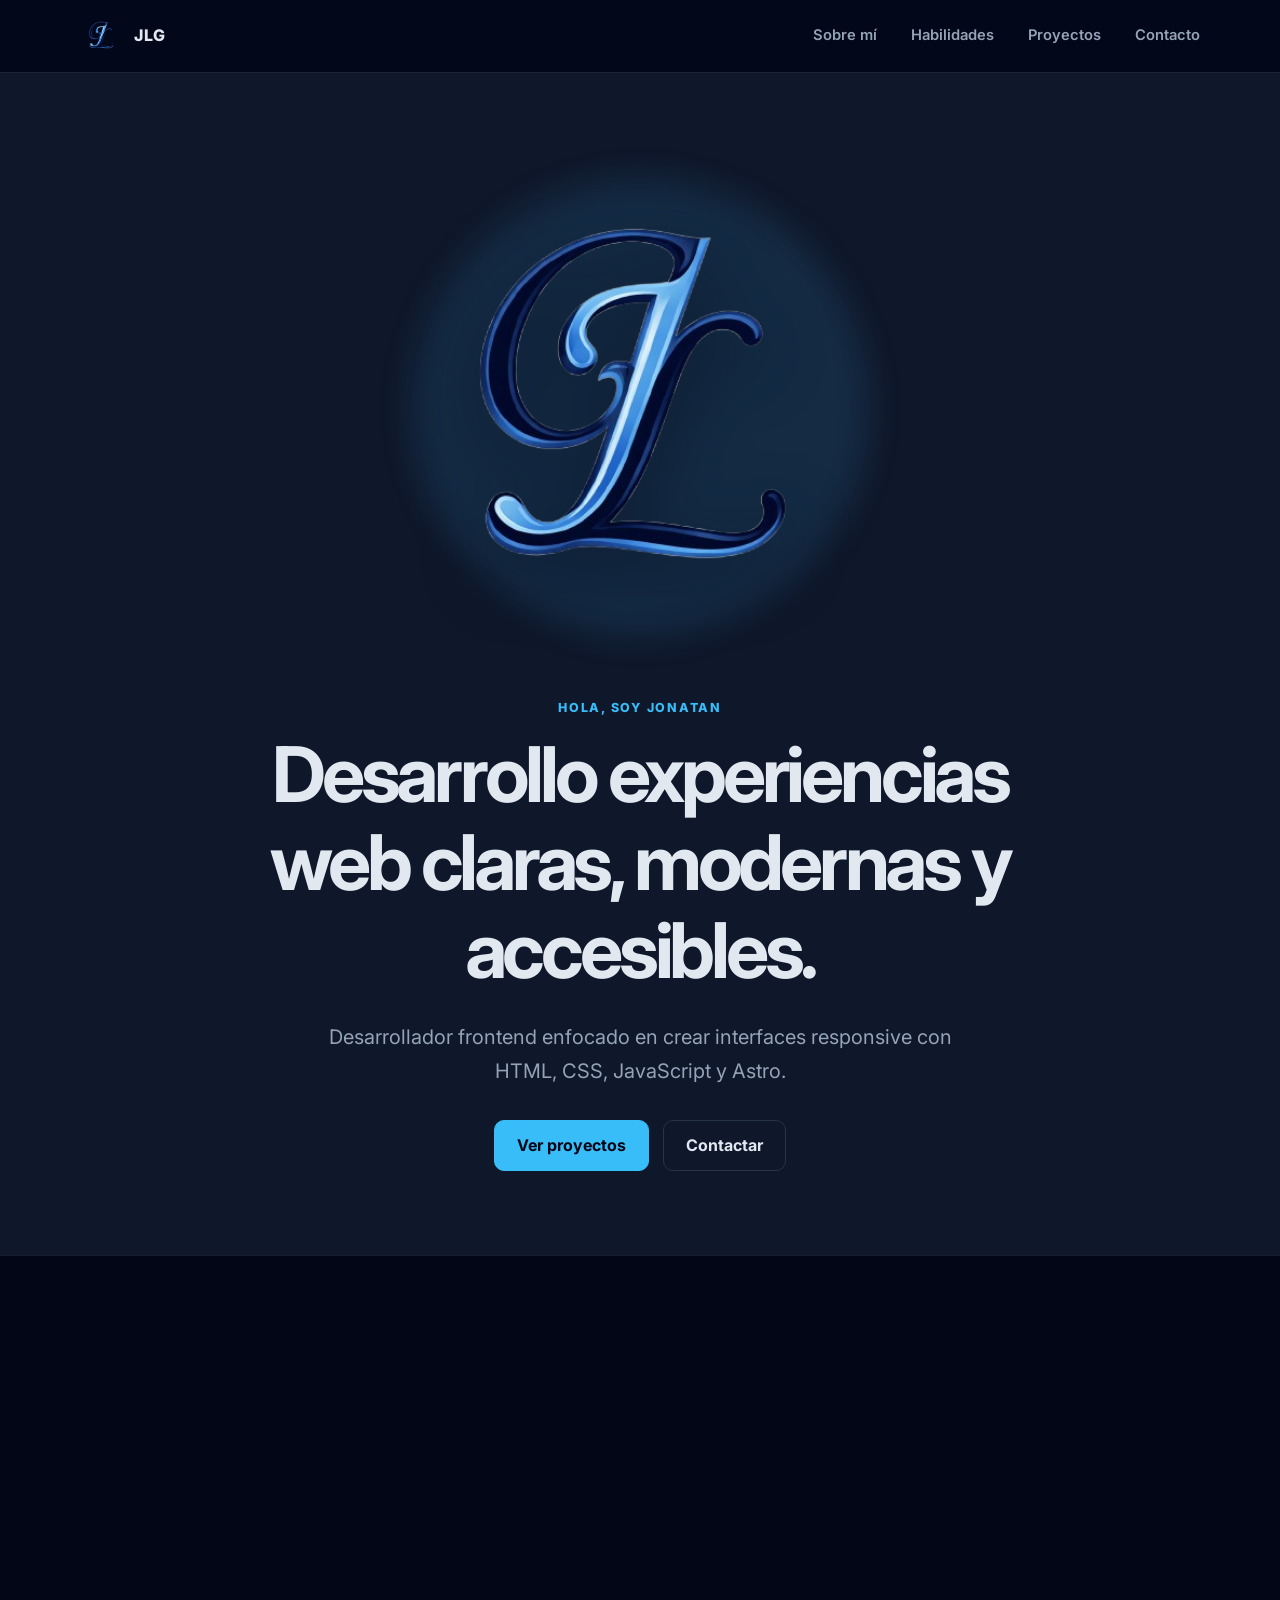
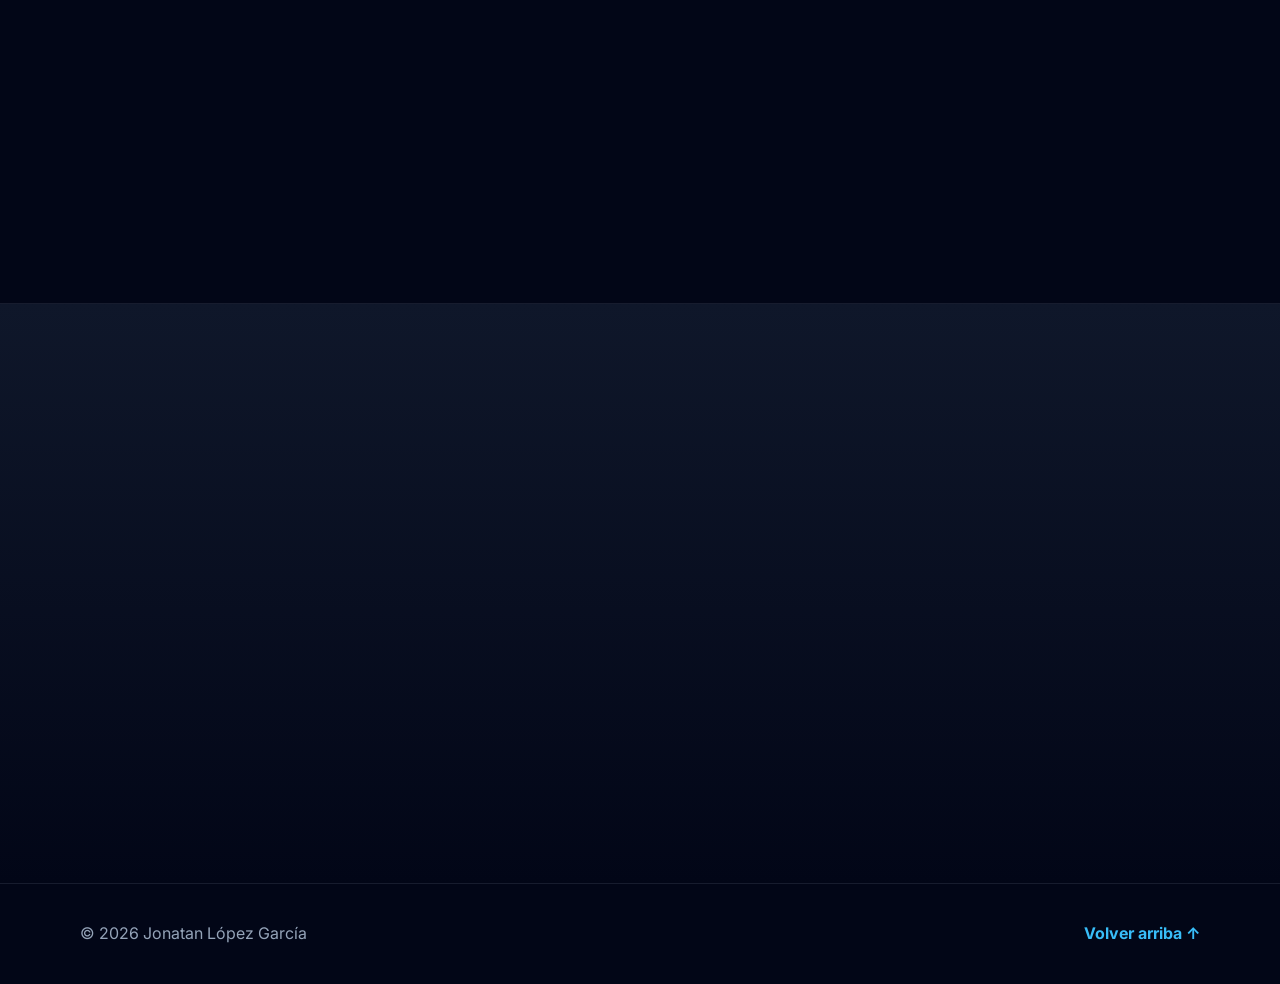
==== commit 22156a4b: "Sustituye descargas APK por fichas de aplicaciones" ====
--- a/index.html
+++ b/index.html
@@ -5,18 +5,18 @@
     <meta name="viewport" content="width=device-width, initial-scale=1.0">
     <meta name="description" content="Portfolio de Jonatan López García, desarrollador frontend especializado en crear interfaces web responsive y accesibles.">
     <meta name="theme-color" content="#020617">
-    <link rel="canonical" href="https://jony2610.github.io/Portfolio-Jony/">
+    <link rel="canonical" href="https://jonydev.gal/">
     <meta property="og:type" content="website">
     <meta property="og:locale" content="es_ES">
     <meta property="og:title" content="Jonatan López García | Desarrollador Frontend">
     <meta property="og:description" content="Portfolio de Jonatan López García: aplicaciones web y móviles claras, responsive y accesibles.">
-    <meta property="og:url" content="https://jony2610.github.io/Portfolio-Jony/">
-    <meta property="og:image" content="https://jony2610.github.io/Portfolio-Jony/Assets/img/portfolio-social-preview.png">
+    <meta property="og:url" content="https://jonydev.gal/">
+    <meta property="og:image" content="https://jonydev.gal/Assets/img/portfolio-social-preview.png">
     <meta property="og:image:alt" content="Jonatan López García, desarrollador frontend">
     <meta name="twitter:card" content="summary_large_image">
     <meta name="twitter:title" content="Jonatan López García | Desarrollador Frontend">
     <meta name="twitter:description" content="Aplicaciones web y móviles claras, responsive y accesibles.">
-    <meta name="twitter:image" content="https://jony2610.github.io/Portfolio-Jony/Assets/img/portfolio-social-preview.png">
+    <meta name="twitter:image" content="https://jonydev.gal/Assets/img/portfolio-social-preview.png">
     <title>Jonatan López García | Desarrollador Frontend</title>
     <link rel="preconnect" href="https://fonts.googleapis.com">
     <link rel="preconnect" href="https://fonts.gstatic.com" crossorigin>
@@ -108,7 +108,7 @@
                             <p class="project-type">Aplicación móvil · Próximamente en Google Play</p><h3>El bibe de Leo</h3>
                             <p>Aplicación para registrar y controlar de forma sencilla las tomas de biberón y los cambios de pañal del bebé.</p>
                             <ul class="project-tech" aria-label="Tecnologías utilizadas"><li>HTML5</li><li>CSS3</li><li>JavaScript</li><li>Capacitor</li><li>Android</li></ul>
-                            <div class="project-actions"><a class="project-link project-link-primary" href="https://github.com/jony2610/el-bibe-de-leo/releases/latest/download/el-bibe-de-leo-v1.0.0.apk" aria-label="Descargar la APK de El bibe de Leo">Descargar APK <span aria-hidden="true">↓</span></a><a class="project-link" href="https://github.com/jony2610/el-bibe-de-leo" target="_blank" rel="noopener noreferrer" aria-label="Ver el código de El bibe de Leo en GitHub (abre en una pestaña nueva)">Ver código <span aria-hidden="true">↗</span></a></div>
+                            <div class="project-actions"><a class="project-link project-link-primary" href="./apps/el-bibe-de-leo.html" aria-label="Ver la presentación de El bibe de Leo">Ver APP <span aria-hidden="true">→</span></a></div>
                         </div>
                     </article>
                     <article class="project-card project-featured reveal">
@@ -120,7 +120,7 @@
                             <p class="project-type">Aplicación móvil · Próximamente en Google Play</p><h3>MemoPlayKids</h3>
                             <p>Juego de memoria para público infantil y adulto, con diferentes temáticas, personajes y niveles de dificultad.</p>
                             <ul class="project-tech" aria-label="Tecnologías utilizadas"><li>HTML5</li><li>CSS3</li><li>JavaScript</li><li>Capacitor</li><li>Android</li></ul>
-                            <div class="project-actions"><a class="project-link project-link-primary" href="https://github.com/jony2610/MemoPlayKids/releases/latest/download/memoplaykids-v1.0.0.apk" aria-label="Descargar la APK de MemoPlayKids">Descargar APK <span aria-hidden="true">↓</span></a><a class="project-link" href="https://github.com/jony2610/MemoPlayKids" target="_blank" rel="noopener noreferrer" aria-label="Ver el código de MemoPlayKids en GitHub (abre en una pestaña nueva)">Ver código <span aria-hidden="true">↗</span></a></div>
+                            <div class="project-actions"><a class="project-link project-link-primary" href="./apps/memoplaykids.html" aria-label="Ver la presentación de MemoPlayKids">Ver APP <span aria-hidden="true">→</span></a></div>
                         </div>
                     </article>
                     <article class="project-card reveal">
@@ -131,7 +131,7 @@
                             <p class="project-type">Aplicación móvil · Próximamente en Google Play</p><h3>Encuéntralos Kids</h3>
                             <p>Juego infantil de observación en el que los más pequeños buscan animales y objetos en diferentes mundos temáticos.</p>
                             <ul class="project-tech" aria-label="Tecnologías utilizadas"><li>HTML5</li><li>CSS3</li><li>Capacitor</li><li>Android</li></ul>
-                            <div class="project-actions"><a class="project-link project-link-primary" href="https://github.com/jony2610/encuentralos-kids/releases/latest/download/encuentralos-kids-v1.0.0.apk" aria-label="Descargar la APK de Encuéntralos Kids">Descargar APK <span aria-hidden="true">↓</span></a><a class="project-link" href="https://github.com/jony2610/encuentralos-kids" target="_blank" rel="noopener noreferrer" aria-label="Ver el código de Encuéntralos Kids en GitHub (abre en una pestaña nueva)">Ver código <span aria-hidden="true">↗</span></a></div>
+                            <div class="project-actions"><a class="project-link project-link-primary" href="./apps/encuentralos-kids.html" aria-label="Ver la presentación de Encuéntralos Kids">Ver APP <span aria-hidden="true">→</span></a></div>
                         </div>
                     </article>
                     <article class="project-card project-featured reveal">
@@ -143,7 +143,7 @@
                             <p class="project-type">Aplicación móvil · Próximamente en Google Play</p><h3>La mochila del bebé</h3>
                             <p>Aplicación que prepara una lista personalizada con todo lo necesario para salir con el bebé durante uno o varios días.</p>
                             <ul class="project-tech" aria-label="Tecnologías utilizadas"><li>HTML5</li><li>CSS3</li><li>JavaScript</li><li>Cordova</li><li>Android</li></ul>
-                            <div class="project-actions"><a class="project-link project-link-primary" href="https://github.com/jony2610/la-mochila-del-bebe/releases/latest/download/la-mochila-del-bebe-v1.0.0.apk" aria-label="Descargar la APK de La mochila del bebé">Descargar APK <span aria-hidden="true">↓</span></a><a class="project-link" href="https://github.com/jony2610/la-mochila-del-bebe" target="_blank" rel="noopener noreferrer" aria-label="Ver el código de La mochila del bebé en GitHub (abre en una pestaña nueva)">Ver código <span aria-hidden="true">↗</span></a></div>
+                            <div class="project-actions"><a class="project-link project-link-primary" href="./apps/la-mochila-del-bebe.html" aria-label="Ver la presentación de La mochila del bebé">Ver APP <span aria-hidden="true">→</span></a></div>
                         </div>
                     </article>
                     <article class="project-card reveal">
@@ -180,7 +180,6 @@
                     <a class="button" href="mailto:jonylg@live.com">Escríbeme por email</a>
                     <a class="contact-link" href="https://www.linkedin.com/in/jonatan-l%C3%B3pez-garcia-b93b9a321/" target="_blank" rel="noopener noreferrer">LinkedIn <span aria-hidden="true">↗</span></a>
                     <a class="contact-link" href="https://github.com/jony2610" target="_blank" rel="noopener noreferrer">GitHub <span aria-hidden="true">↗</span></a>
-                    <a class="contact-link" href="tel:+34677779612">+34 677 779 612</a>
                 </div>
             </div>
         </section>
--- a/style.css
+++ b/style.css
@@ -94,6 +94,18 @@
 footer { border-top: 1px solid rgba(148, 163, 184, .14); background: var(--bg-deep); color: var(--muted); }
 .footer-inner { min-height: 100px; display: flex; align-items: center; justify-content: space-between; gap: 24px; }
 .footer-inner p { margin: 0; }
+.app-detail { min-height: calc(100vh - 72px); padding-block: clamp(56px, 9vw, 100px); }
+.app-detail-grid { display: grid; grid-template-columns: minmax(0, .9fr) minmax(0, 1.1fr); align-items: center; gap: clamp(42px, 8vw, 90px); }
+.app-detail-image { overflow: hidden; border: 1px solid var(--border); border-radius: 24px; background: var(--surface); box-shadow: var(--shadow); }
+.app-detail-image img { width: 100%; aspect-ratio: 16 / 10; object-fit: cover; object-position: top; }
+.app-detail-copy h1 { margin-bottom: 22px; font-size: clamp(2.5rem, 6vw, 4.8rem); letter-spacing: -.05em; }
+.app-detail-copy > p:not(.section-label) { color: var(--muted); font-size: 1.05rem; }
+.app-feature-list { display: grid; gap: 12px; margin: 28px 0; padding: 0; list-style: none; }
+.app-feature-list li { position: relative; padding-left: 24px; color: var(--text); }
+.app-feature-list li::before { content: "✓"; position: absolute; left: 0; color: var(--accent); font-weight: 800; }
+.app-detail .project-tech { margin-bottom: 30px; }
+.app-detail-note { padding: 14px 16px; border-left: 3px solid var(--accent); border-radius: 0 10px 10px 0; background: rgba(56, 189, 248, .07); }
+.app-detail-actions { display: flex; flex-wrap: wrap; gap: 14px; margin-top: 30px; }
 :focus-visible { outline: 3px solid var(--accent); outline-offset: 4px; }
 .fade-in { animation: fade-in 700ms ease both; }
 .hero-copy.fade-in { animation-delay: 180ms; }
@@ -110,12 +122,13 @@
   78% { border-color: rgba(56, 189, 248, .9); box-shadow: 0 0 0 1px rgba(56, 189, 248, .18), 0 8px 24px rgba(56, 189, 248, .16); }
 }
 @media (max-width: 800px) {
-  .about-grid, .contact-card { grid-template-columns: 1fr; }
+  .about-grid, .contact-card, .app-detail-grid { grid-template-columns: 1fr; }
   .hero { min-height: auto; padding-block: 72px 90px; }
   .about-grid { gap: 44px; }
   .portrait-wrap { max-width: 480px; margin-inline: auto; }
   .projects-grid { grid-template-columns: 1fr; }
   .contact-card { gap: 30px; }
+  .app-detail-image { max-width: 620px; }
 }
 @media (max-width: 620px) {
   .section-container, .nav-container { width: min(calc(100% - 28px), var(--max-width)); }
